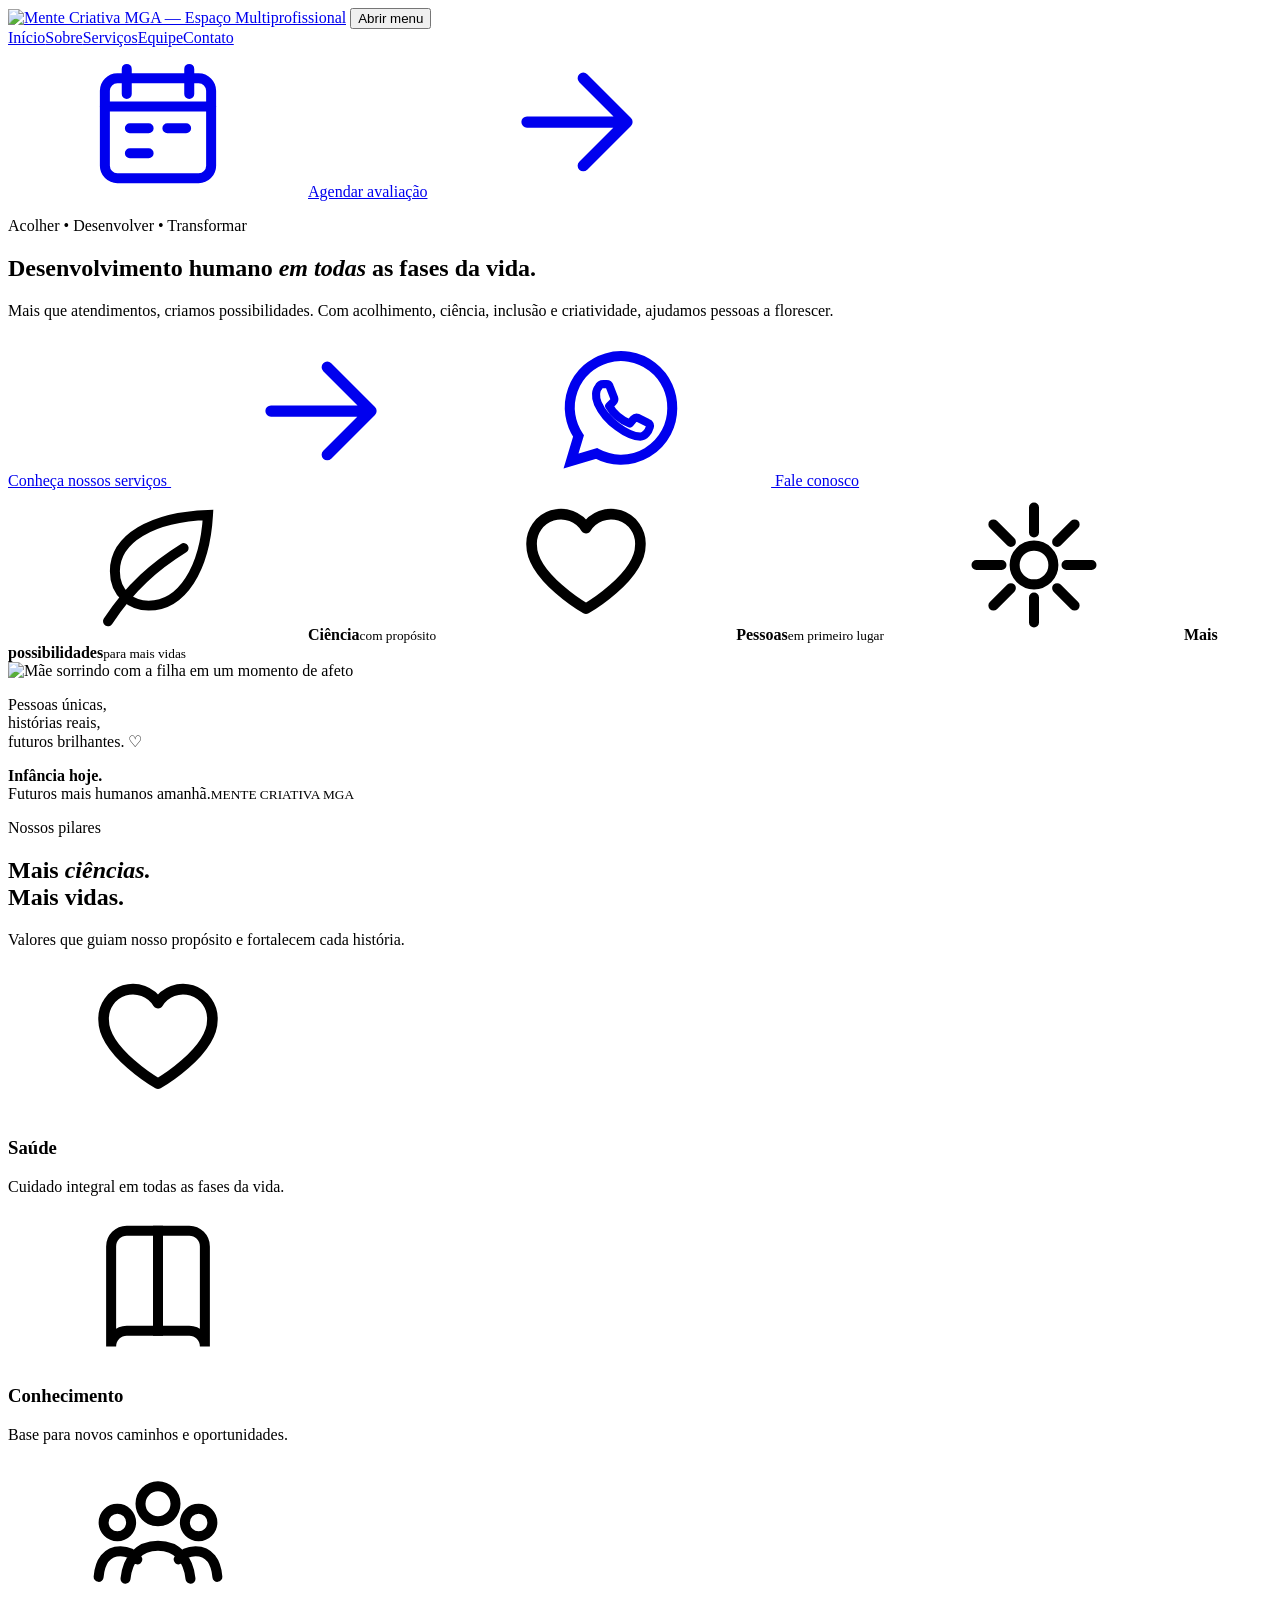
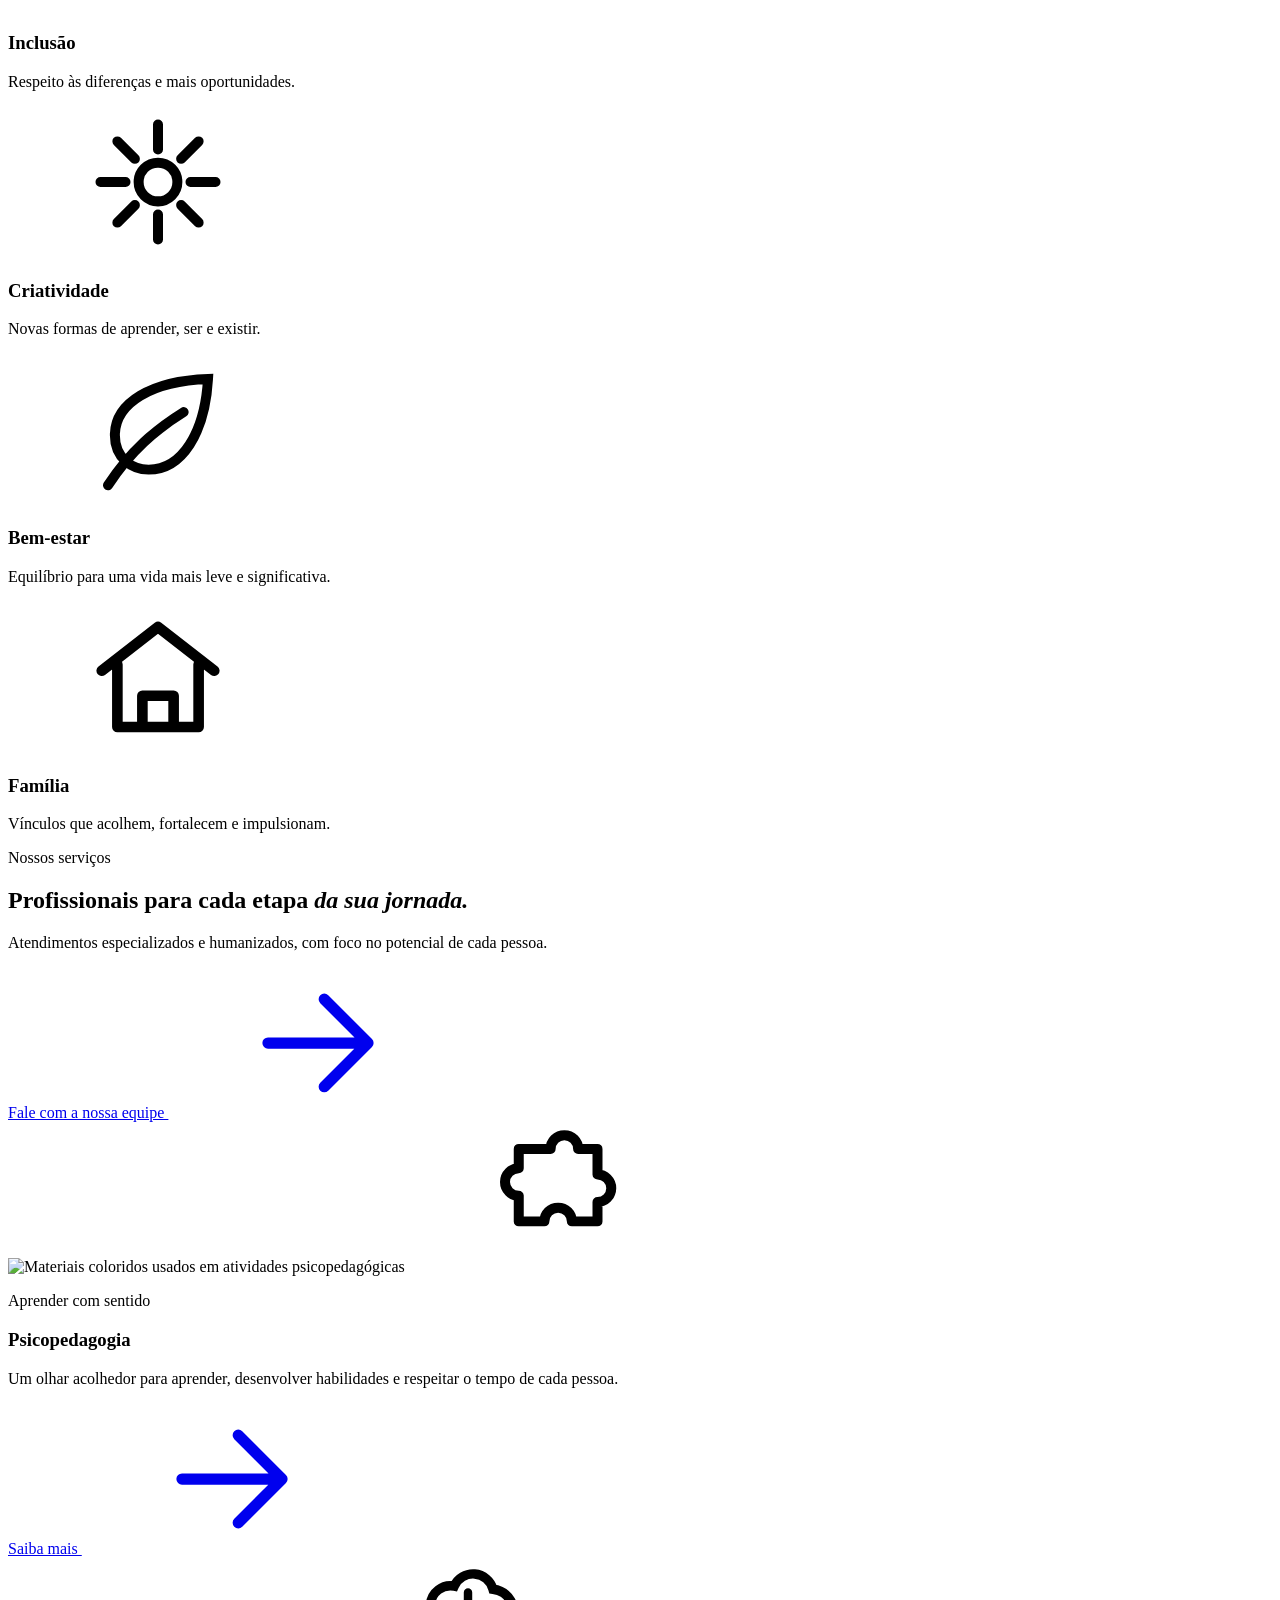
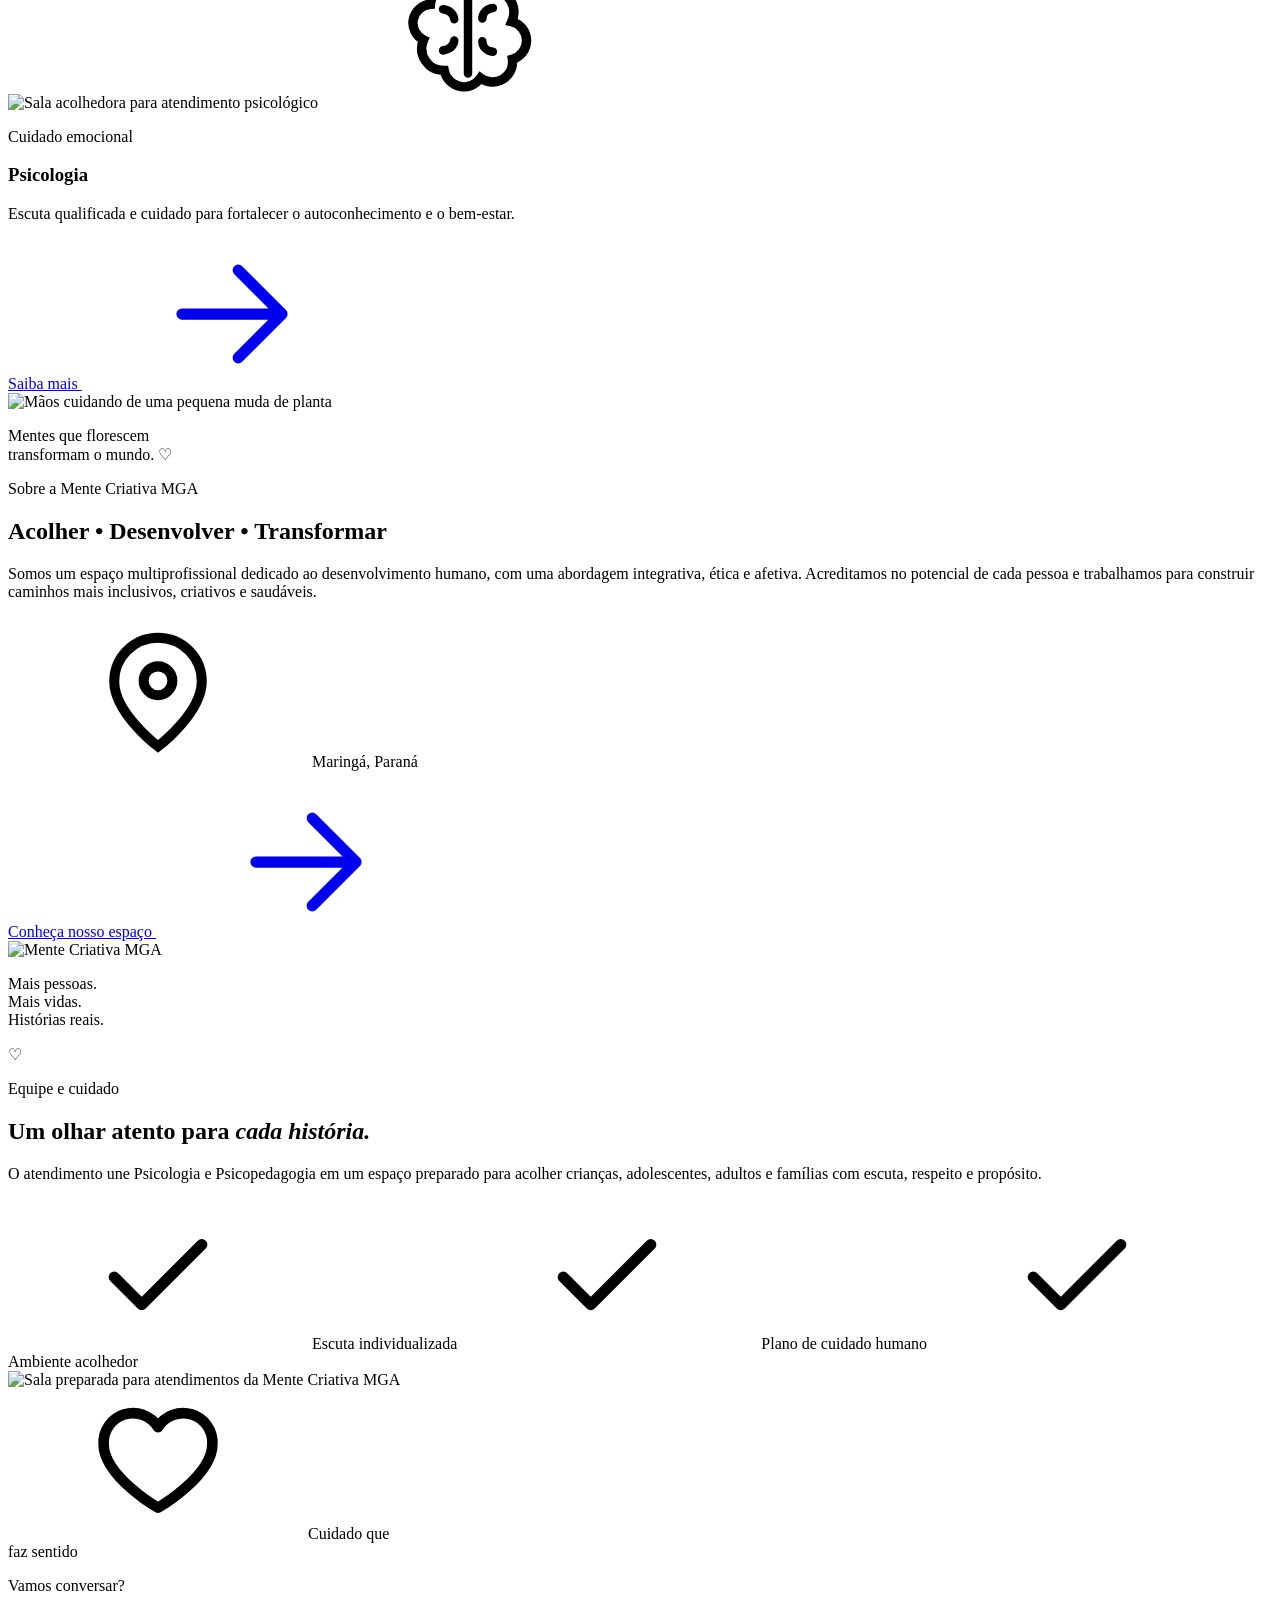
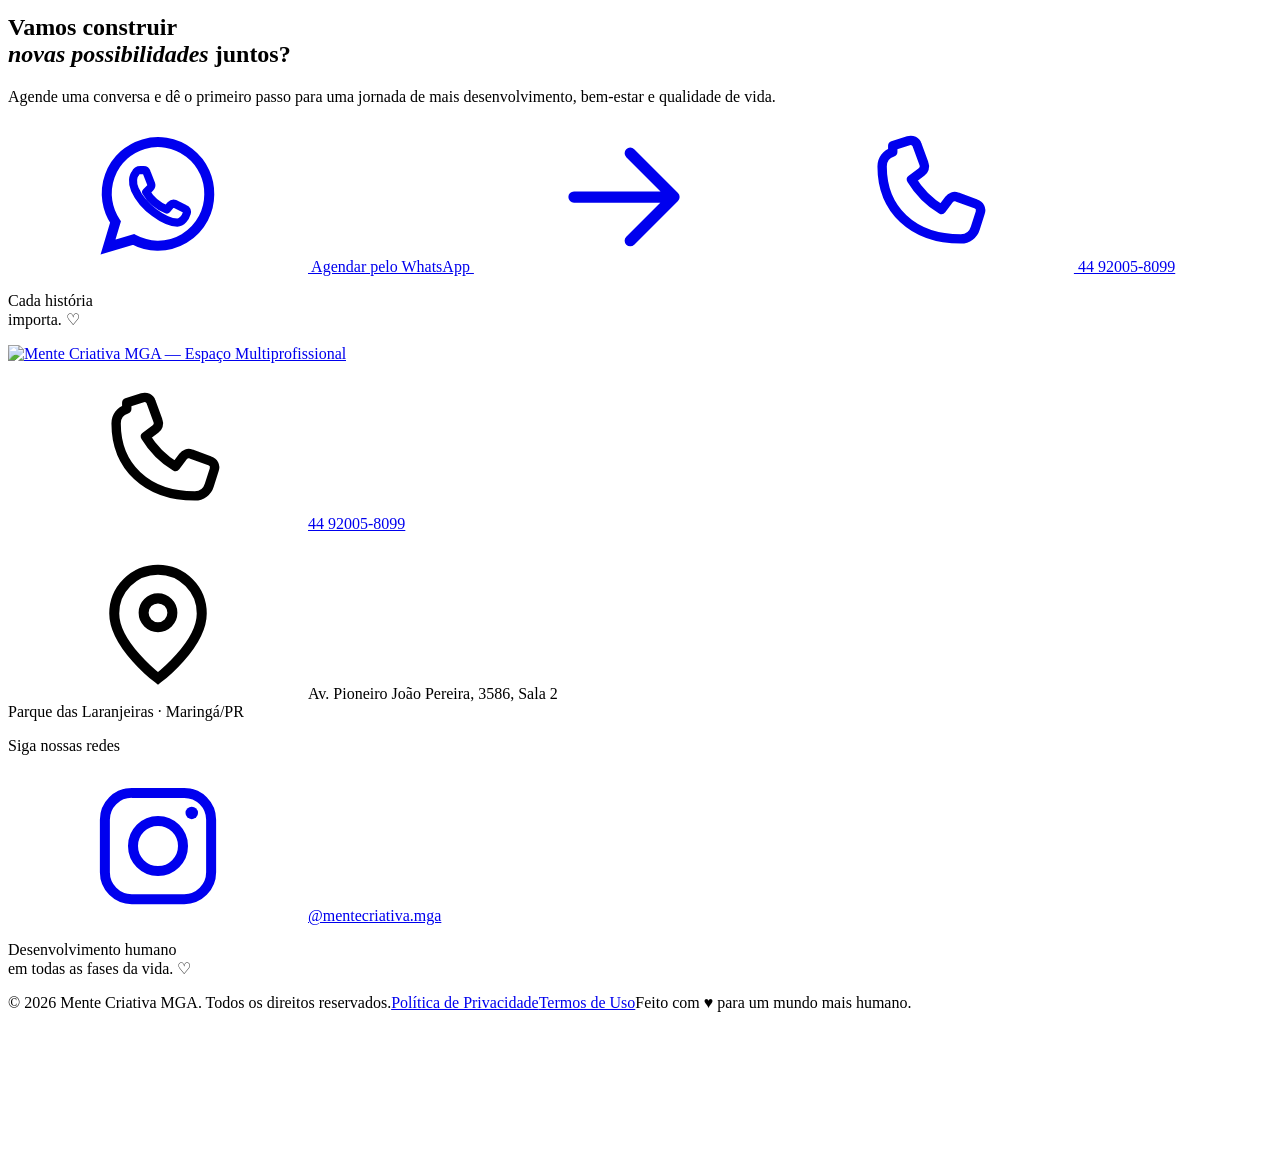
==== index.html @ e4e8d5bd "Create Mente Criativa MGA website" ====
<!doctype html>
<html lang="pt-BR">
<head>
  <meta charset="utf-8">
  <meta name="viewport" content="width=device-width, initial-scale=1">
  <meta name="theme-color" content="#f4eee8">
  <meta name="description" content="Espaço Multiprofissional Mente Criativa MGA em Maringá. Psicopedagogia e Psicologia com acolhimento, ciência e cuidado humano.">
  <title>Mente Criativa MGA | Espaço Multiprofissional</title>
  <link rel="preconnect" href="https://fonts.googleapis.com">
  <link rel="preconnect" href="https://fonts.gstatic.com" crossorigin>
  <link href="https://fonts.googleapis.com/css2?family=Cormorant+Garamond:wght@500;600;700&family=DM+Sans:wght@400;500;600;700&family=Gochi+Hand&display=swap" rel="stylesheet">
  <link rel="stylesheet" href="styles.css">
</head>
<body>
  <div class="ambient ambient-one" aria-hidden="true"></div>
  <div class="ambient ambient-two" aria-hidden="true"></div>
  <div class="ambient ambient-three" aria-hidden="true"></div>
  <header class="site-header" data-reveal>
    <div class="shell nav-shell">
      <a class="brand" href="#inicio" aria-label="Mente Criativa MGA, início"><img src="mente-criativa-logo.svg" alt="Mente Criativa MGA — Espaço Multiprofissional" width="252" height="62"></a>
      <button class="menu-toggle" type="button" aria-expanded="false" aria-controls="main-nav"><span></span><span></span><span></span><span class="sr-only">Abrir menu</span></button>
      <nav class="main-nav" id="main-nav" aria-label="Navegação principal"><a class="active" href="#inicio">Início</a><a href="#sobre">Sobre</a><a href="#servicos">Serviços</a><a href="#equipe">Equipe</a><a href="#contato">Contato</a></nav>
      <a class="button button-small button-glow" href="https://wa.me/5544920058099" target="_blank" rel="noreferrer"><svg class="icon"><use href="#icon-calendar"></use></svg><span>Agendar avaliação</span><svg class="icon arrow"><use href="#icon-arrow"></use></svg></a>
    </div>
  </header>
  <main>
    <section class="hero shell" id="inicio"><div class="hero-copy" data-reveal><p class="eyebrow">Acolher <span>•</span> Desenvolver <span>•</span> Transformar</p><h1>Desenvolvimento humano <em>em todas</em> as fases da vida.</h1><p class="hero-text">Mais que atendimentos, criamos possibilidades. Com acolhimento, ciência, inclusão e criatividade, ajudamos pessoas a florescer.</p><div class="button-row"><a class="button button-primary button-glow" href="#servicos">Conheça nossos serviços <svg class="icon arrow"><use href="#icon-arrow"></use></svg></a><a class="button button-outline" href="https://wa.me/5544920058099" target="_blank" rel="noreferrer"><svg class="icon"><use href="#icon-whatsapp"></use></svg> Fale conosco</a></div><div class="trust-row" aria-label="Nossos princípios"><span><svg class="icon icon-leaf"><use href="#icon-leaf"></use></svg><b>Ciência</b><small>com propósito</small></span><span><svg class="icon icon-heart"><use href="#icon-heart"></use></svg><b>Pessoas</b><small>em primeiro lugar</small></span><span><svg class="icon icon-spark"><use href="#icon-spark"></use></svg><b>Mais possibilidades</b><small>para mais vidas</small></span></div></div><div class="hero-media" data-reveal><div class="hero-image-wrap glass-border"><img src="https://images.unsplash.com/photo-1491013516836-7db643ee125a?auto=format&fit=crop&w=1800&q=90" alt="Mãe sorrindo com a filha em um momento de afeto" width="1200" height="1400" fetchpriority="high"><div class="image-wash"></div></div><p class="hand-note">Pessoas únicas,<br>histórias reais,<br>futuros brilhantes. <span>♡</span></p><div class="quote-float glass-card"><strong>Infância hoje.</strong><br>Futuros mais humanos amanhã.<small>MENTE CRIATIVA MGA</small></div></div></section>
    <section class="section shell" id="pilares" data-reveal><div class="section-panel pillars-panel glass-border"><div class="section-intro"><p class="eyebrow">Nossos pilares</p><h2>Mais <em>ciências.</em><br>Mais vidas.</h2><p>Valores que guiam nosso propósito e fortalecem cada história.</p></div><div class="pillar-grid"><article class="pillar-card tone-pink" data-icon="heart"><div class="icon-disc"><svg class="icon"><use href="#icon-heart"></use></svg></div><h3>Saúde</h3><p>Cuidado integral em todas as fases da vida.</p></article><article class="pillar-card tone-blue" data-icon="book"><div class="icon-disc"><svg class="icon"><use href="#icon-book"></use></svg></div><h3>Conhecimento</h3><p>Base para novos caminhos e oportunidades.</p></article><article class="pillar-card tone-green" data-icon="people"><div class="icon-disc"><svg class="icon"><use href="#icon-people"></use></svg></div><h3>Inclusão</h3><p>Respeito às diferenças e mais oportunidades.</p></article><article class="pillar-card tone-rose" data-icon="spark"><div class="icon-disc"><svg class="icon"><use href="#icon-spark"></use></svg></div><h3>Criatividade</h3><p>Novas formas de aprender, ser e existir.</p></article><article class="pillar-card tone-sage" data-icon="leaf"><div class="icon-disc"><svg class="icon"><use href="#icon-leaf"></use></svg></div><h3>Bem-estar</h3><p>Equilíbrio para uma vida mais leve e significativa.</p></article><article class="pillar-card tone-sand" data-icon="home"><div class="icon-disc"><svg class="icon"><use href="#icon-home"></use></svg></div><h3>Família</h3><p>Vínculos que acolhem, fortalecem e impulsionam.</p></article></div></div></section>
    <section class="section shell" id="servicos" data-reveal><div class="section-panel services-panel glass-border"><div class="section-intro service-intro"><p class="eyebrow">Nossos serviços</p><h2>Profissionais para cada etapa <em>da sua jornada.</em></h2><p>Atendimentos especializados e humanizados, com foco no potencial de cada pessoa.</p><a class="button button-primary button-glow" href="https://wa.me/5544920058099" target="_blank" rel="noreferrer">Fale com a nossa equipe <svg class="icon arrow"><use href="#icon-arrow"></use></svg></a></div><div class="service-grid"><article class="service-card glass-card"><div class="service-image"><img src="A importrancia do ludico na psicopedagogia.png" alt="Materiais coloridos usados em atividades psicopedagógicas" width="450" height="506" loading="lazy"><span class="service-icon"><svg class="icon"><use href="#icon-puzzle"></use></svg></span></div><div class="service-body"><p class="eyebrow">Aprender com sentido</p><h3>Psicopedagogia</h3><p>Um olhar acolhedor para aprender, desenvolver habilidades e respeitar o tempo de cada pessoa.</p><a href="https://wa.me/5544920058099?text=Olá!%20Gostaria%20de%20saber%20mais%20sobre%20Psicopedagogia." target="_blank" rel="noreferrer">Saiba mais <svg class="icon arrow"><use href="#icon-arrow"></use></svg></a></div></article><article class="service-card glass-card"><div class="service-image"><img src="Monica Sena Sala.png" alt="Sala acolhedora para atendimento psicológico" width="444" height="477" loading="lazy"><span class="service-icon"><svg class="icon"><use href="#icon-brain"></use></svg></span></div><div class="service-body"><p class="eyebrow">Cuidado emocional</p><h3>Psicologia</h3><p>Escuta qualificada e cuidado para fortalecer o autoconhecimento e o bem-estar.</p><a href="https://wa.me/5544920058099?text=Olá!%20Gostaria%20de%20saber%20mais%20sobre%20Psicologia." target="_blank" rel="noreferrer">Saiba mais <svg class="icon arrow"><use href="#icon-arrow"></use></svg></a></div></article></div></div></section>
    <section class="section shell about-section" id="sobre" data-reveal><div class="about-media glass-border"><img src="https://images.unsplash.com/photo-1542601906990-b4d3fb778b09?auto=format&fit=crop&w=1600&q=90" alt="Mãos cuidando de uma pequena muda de planta" width="1000" height="1100" loading="lazy"><p class="hand-note">Mentes que florescem<br>transformam o mundo. <span>♡</span></p></div><div class="about-copy section-panel glass-border"><p class="eyebrow">Sobre a Mente Criativa MGA</p><h2>Acolher <span>•</span> Desenvolver <span>•</span> Transformar</h2><p>Somos um espaço multiprofissional dedicado ao desenvolvimento humano, com uma abordagem integrativa, ética e afetiva. Acreditamos no potencial de cada pessoa e trabalhamos para construir caminhos mais inclusivos, criativos e saudáveis.</p><p class="about-location"><svg class="icon"><use href="#icon-pin"></use></svg> Maringá, Paraná</p><a class="button button-outline" href="#contato">Conheça nosso espaço <svg class="icon arrow"><use href="#icon-arrow"></use></svg></a></div><div class="about-mark glass-card"><img src="mente-criativa-logo.svg" alt="Mente Criativa MGA" width="252" height="62" loading="lazy"><p>Mais pessoas.<br>Mais vidas.<br>Histórias reais.</p><span>♡</span></div></section>
    <section class="section shell team-section" id="equipe" data-reveal><div class="team-copy section-panel glass-border"><p class="eyebrow">Equipe e cuidado</p><h2>Um olhar atento para <em>cada história.</em></h2><p>O atendimento une Psicologia e Psicopedagogia em um espaço preparado para acolher crianças, adolescentes, adultos e famílias com escuta, respeito e propósito.</p><div class="team-points"><span><svg class="icon"><use href="#icon-check"></use></svg> Escuta individualizada</span><span><svg class="icon"><use href="#icon-check"></use></svg> Plano de cuidado humano</span><span><svg class="icon"><use href="#icon-check"></use></svg> Ambiente acolhedor</span></div></div><div class="team-image glass-border"><img src="Uma sala preparada.png" alt="Sala preparada para atendimentos da Mente Criativa MGA" width="451" height="519" loading="lazy"><div class="team-badge"><svg class="icon"><use href="#icon-heart"></use></svg><span>Cuidado que<br>faz sentido</span></div></div></section>
    <section class="section shell" id="contato" data-reveal><div class="contact-panel glass-border"><div><p class="eyebrow">Vamos conversar?</p><h2>Vamos construir<br><em>novas possibilidades</em> juntos?</h2><p>Agende uma conversa e dê o primeiro passo para uma jornada de mais desenvolvimento, bem-estar e qualidade de vida.</p></div><div class="contact-actions"><a class="button button-primary button-glow" href="https://wa.me/5544920058099" target="_blank" rel="noreferrer"><svg class="icon"><use href="#icon-whatsapp"></use></svg> Agendar pelo WhatsApp <svg class="icon arrow"><use href="#icon-arrow"></use></svg></a><a class="button button-outline" href="tel:+5544920058099"><svg class="icon"><use href="#icon-phone"></use></svg> 44 92005-8099</a></div><p class="hand-note contact-note">Cada história<br>importa. <span>♡</span></p></div></section>
  </main>
  <footer class="site-footer"><div class="shell footer-top"><a class="brand footer-brand" href="#inicio"><img src="mente-criativa-logo.svg" alt="Mente Criativa MGA — Espaço Multiprofissional" width="252" height="62" loading="lazy"></a><div class="footer-contact"><p><svg class="icon"><use href="#icon-phone"></use></svg><a href="tel:+5544920058099">44 92005-8099</a></p><p><svg class="icon"><use href="#icon-pin"></use></svg>Av. Pioneiro João Pereira, 3586, Sala 2<br>Parque das Laranjeiras · Maringá/PR</p></div><div class="footer-social"><p>Siga nossas redes</p><a href="https://instagram.com/mentecriativa.mga" target="_blank" rel="noreferrer"><svg class="icon"><use href="#icon-instagram"></use></svg><span>@mentecriativa.mga</span></a></div><p class="footer-motto">Desenvolvimento humano<br>em todas as fases da vida. <span>♡</span></p></div><div class="shell footer-bottom"><span>© 2026 Mente Criativa MGA. Todos os direitos reservados.</span><span><a href="#contato">Política de Privacidade</a><i></i><a href="#contato">Termos de Uso</a></span><span>Feito com <b>♥</b> para um mundo mais humano.</span></div></footer>
  <svg class="icon-sprite" aria-hidden="true" focusable="false"><symbol id="icon-arrow" viewBox="0 0 24 24"><path d="M4 12h15M13 5l7 7-7 7" fill="none" stroke="currentColor" stroke-width="1.8" stroke-linecap="round" stroke-linejoin="round"/></symbol><symbol id="icon-calendar" viewBox="0 0 24 24"><rect x="3.5" y="5" width="17" height="16" rx="2" fill="none" stroke="currentColor" stroke-width="1.6"/><path d="M7 3.5v4M17 3.5v4M3.5 9.5h17M7.5 13h3M13.5 13h3M7.5 17h3" fill="none" stroke="currentColor" stroke-width="1.6" stroke-linecap="round"/></symbol><symbol id="icon-heart" viewBox="0 0 24 24"><path d="M20.7 8.8c0 5.2-8.7 10.2-8.7 10.2S3.3 14 3.3 8.8A4.7 4.7 0 0 1 12 6.1a4.7 4.7 0 0 1 8.7 2.7Z" fill="none" stroke="currentColor" stroke-width="1.7" stroke-linecap="round" stroke-linejoin="round"/></symbol><symbol id="icon-whatsapp" viewBox="0 0 24 24"><path d="M20.2 11.6a8.2 8.2 0 0 1-12.1 7.2L4 20l1.2-4A8.2 8.2 0 1 1 20.2 11.6Z" fill="none" stroke="currentColor" stroke-width="1.6"/><path d="M8.4 8.2c.2-.5.4-.5.8-.5h.5c.2 0 .4.1.5.4l.7 1.8c.1.3 0 .5-.2.7l-.6.6c.8 1.4 1.8 2.2 3.3 2.8l.6-.7c.2-.2.4-.3.7-.2l1.6.8c.3.1.4.4.3.7-.2.7-.8 1.5-1.5 1.5-2 0-5.5-2.4-6.8-5.3-.5-1.1-.3-2.2.1-2.6Z" fill="none" stroke="currentColor" stroke-width="1.3" stroke-linecap="round" stroke-linejoin="round"/></symbol><symbol id="icon-leaf" viewBox="0 0 24 24"><path d="M20 4C11 4.3 5.1 7.8 5.1 13c0 3.6 2.7 5.5 5.4 5.5C15.8 18.5 19.5 12.7 20 4Z" fill="none" stroke="currentColor" stroke-width="1.6"/><path d="M4 21c3.6-5.5 7.6-8.9 12.1-11.7" fill="none" stroke="currentColor" stroke-width="1.6" stroke-linecap="round"/></symbol><symbol id="icon-spark" viewBox="0 0 24 24"><path d="M12 2.8v4M12 17.2v4M2.8 12h4M17.2 12h4M5.5 5.5l2.8 2.8M15.7 15.7l2.8 2.8M18.5 5.5l-2.8 2.8M8.3 15.7l-2.8 2.8" fill="none" stroke="currentColor" stroke-width="1.6" stroke-linecap="round"/><circle cx="12" cy="12" r="3.1" fill="none" stroke="currentColor" stroke-width="1.6"/></symbol><symbol id="icon-book" viewBox="0 0 24 24"><path d="M4.5 5.5A2.5 2.5 0 0 1 7 3h5v16H7a2.5 2.5 0 0 0-2.5 2.5v-16Z" fill="none" stroke="currentColor" stroke-width="1.6"/><path d="M19.5 5.5A2.5 2.5 0 0 0 17 3h-5v16h5a2.5 2.5 0 0 1 2.5 2.5v-16Z" fill="none" stroke="currentColor" stroke-width="1.6"/></symbol><symbol id="icon-people" viewBox="0 0 24 24"><circle cx="12" cy="7" r="2.8" fill="none" stroke="currentColor" stroke-width="1.6"/><circle cx="5.5" cy="10" r="2.2" fill="none" stroke="currentColor" stroke-width="1.6"/><circle cx="18.5" cy="10" r="2.2" fill="none" stroke="currentColor" stroke-width="1.6"/><path d="M6.8 19c.3-3 2-5.3 5.2-5.3s4.9 2.3 5.2 5.3M2.5 18.7c.2-2.4 1.3-4.1 3.5-4.1 1.2 0 2.1.5 2.7 1.3M21.5 18.7c-.2-2.4-1.3-4.1-3.5-4.1-1.2 0-2.1.5-2.7 1.3" fill="none" stroke="currentColor" stroke-width="1.6" stroke-linecap="round"/></symbol><symbol id="icon-home" viewBox="0 0 24 24"><path d="m3 11 9-7 9 7M5.5 10v10h13V10M9.5 20v-5h5v5" fill="none" stroke="currentColor" stroke-width="1.7" stroke-linecap="round" stroke-linejoin="round"/></symbol><symbol id="icon-puzzle" viewBox="0 0 24 24"><path d="M8.2 4.3h3.1a2.2 2.2 0 1 1 4.4 0h3.1v4.1a2.2 2.2 0 1 1 0 4.4v3.1h-4.1a2.2 2.2 0 1 0-4.4 0H6.2v-4.1a2.2 2.2 0 1 1 0-4.4V4.3h2Z" fill="none" stroke="currentColor" stroke-width="1.6" stroke-linejoin="round"/></symbol><symbol id="icon-brain" viewBox="0 0 24 24"><path d="M9.8 4.5A3.2 3.2 0 0 0 6 7.4a3 3 0 0 0-1.1 5.7A3.5 3.5 0 0 0 8.2 18a3.2 3.2 0 0 0 5.8 1.2 3.2 3.2 0 0 0 5.1-3 3.1 3.1 0 0 0-.1-6A3.7 3.7 0 0 0 16 5a3.3 3.3 0 0 0-6.2-.5Z" fill="none" stroke="currentColor" stroke-width="1.5" stroke-linecap="round"/><path d="M12 5.5v13M8 8.2c1 .1 1.7.7 1.8 1.6M16 8c-1 .1-1.7.8-1.7 1.7M8 14.8c1-.2 1.7-.7 1.8-1.6M16 15c-1-.1-1.7-.8-1.7-1.7" fill="none" stroke="currentColor" stroke-width="1.35" stroke-linecap="round"/></symbol><symbol id="icon-pin" viewBox="0 0 24 24"><path d="M19 10.3c0 5.1-7 10.4-7 10.4S5 15.4 5 10.3a7 7 0 1 1 14 0Z" fill="none" stroke="currentColor" stroke-width="1.6"/><circle cx="12" cy="10.2" r="2.3" fill="none" stroke="currentColor" stroke-width="1.6"/></symbol><symbol id="icon-phone" viewBox="0 0 24 24"><path d="M7 3.8 9.5 3c.6-.2 1.2.1 1.4.7l1.1 3c.2.5 0 1-.4 1.3L10 9.2a14.2 14.2 0 0 0 4.8 4.8l1.2-1.6c.3-.4.8-.6 1.3-.4l3 1.1c.6.2.9.8.7 1.4l-.8 2.5c-.3 1-1.2 1.7-2.3 1.7C10.1 18.7 5.3 13.9 5.3 7.1c0-1.1.7-2 1.7-2.3Z" fill="none" stroke="currentColor" stroke-width="1.5" stroke-linecap="round" stroke-linejoin="round"/></symbol><symbol id="icon-instagram" viewBox="0 0 24 24"><rect x="3.5" y="3.5" width="17" height="17" rx="4.3" fill="none" stroke="currentColor" stroke-width="1.6"/><circle cx="12" cy="12" r="4" fill="none" stroke="currentColor" stroke-width="1.6"/><circle cx="17.4" cy="6.7" r="1" fill="currentColor"/></symbol><symbol id="icon-check" viewBox="0 0 24 24"><path d="m5 12.5 4.4 4.4L19 7.3" fill="none" stroke="currentColor" stroke-width="1.8" stroke-linecap="round" stroke-linejoin="round"/></symbol></svg>
  <script src="script.js" defer></script>
</body>
</html>
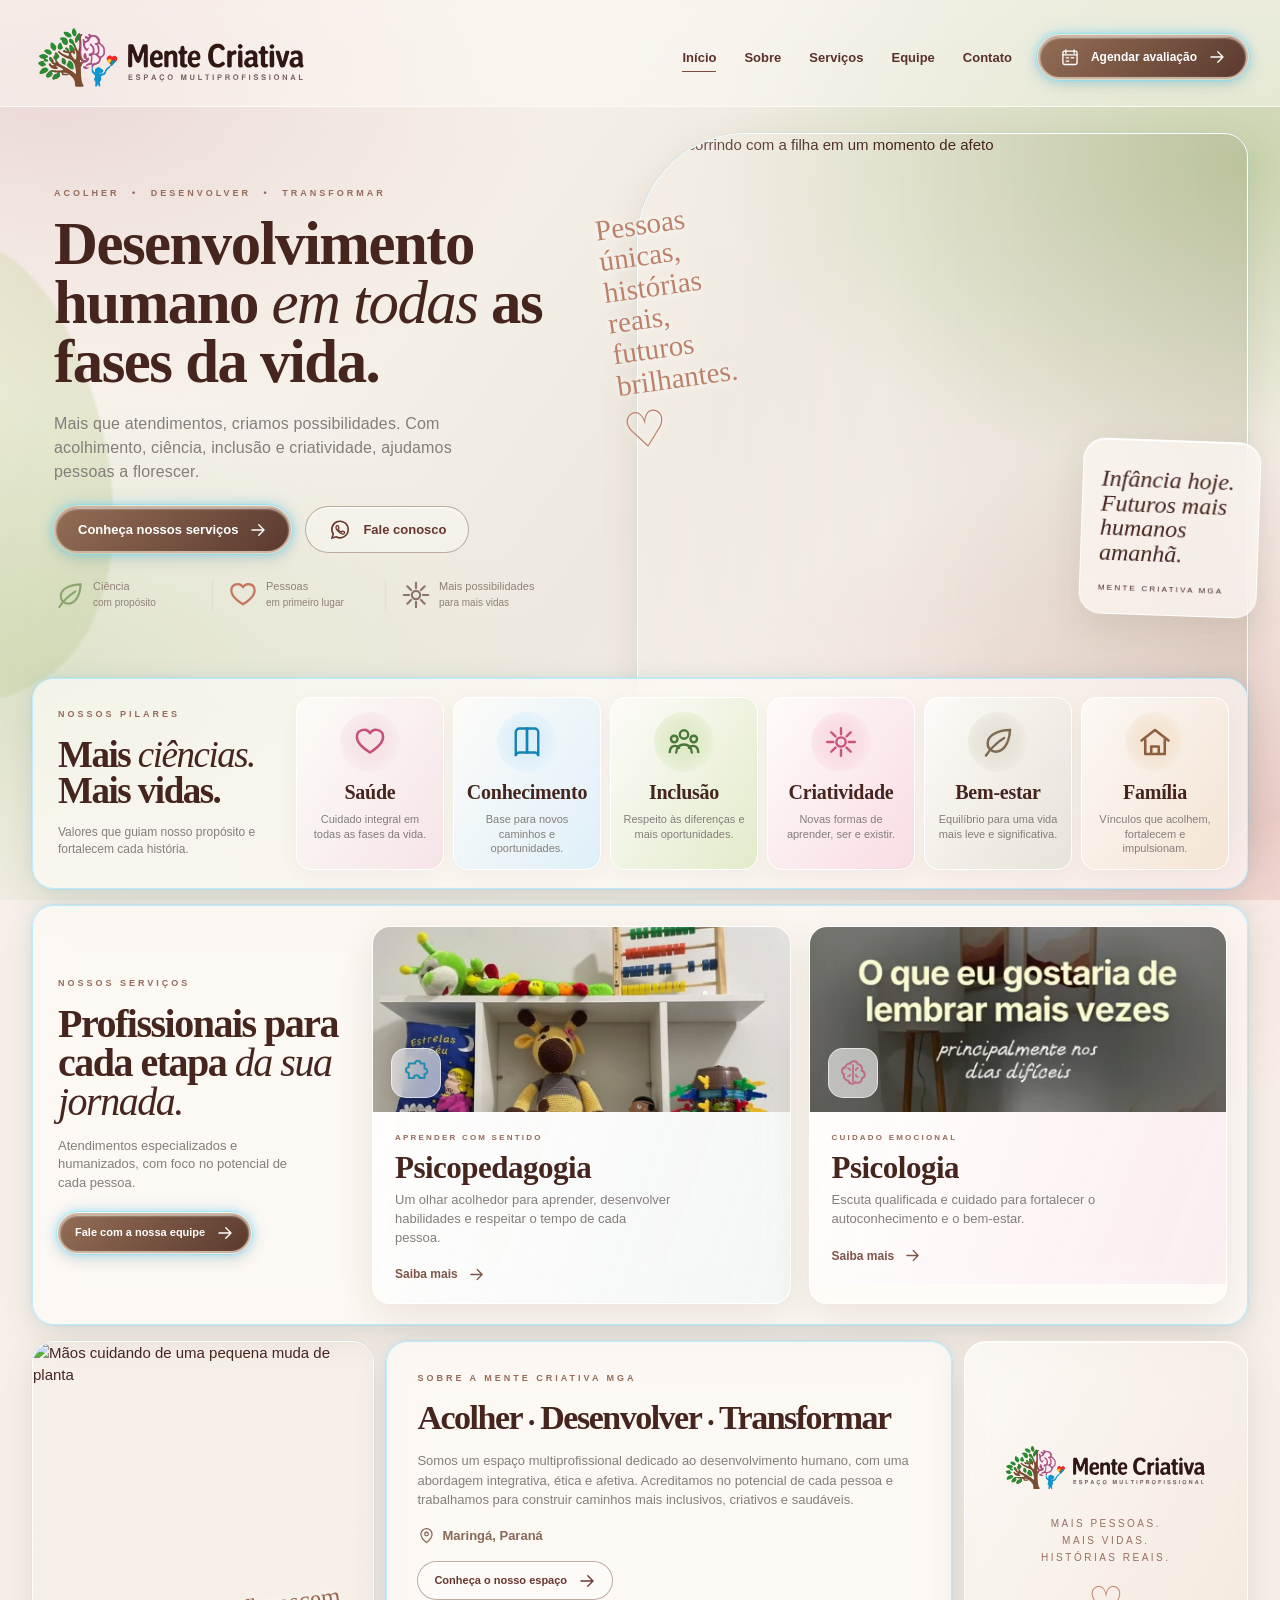
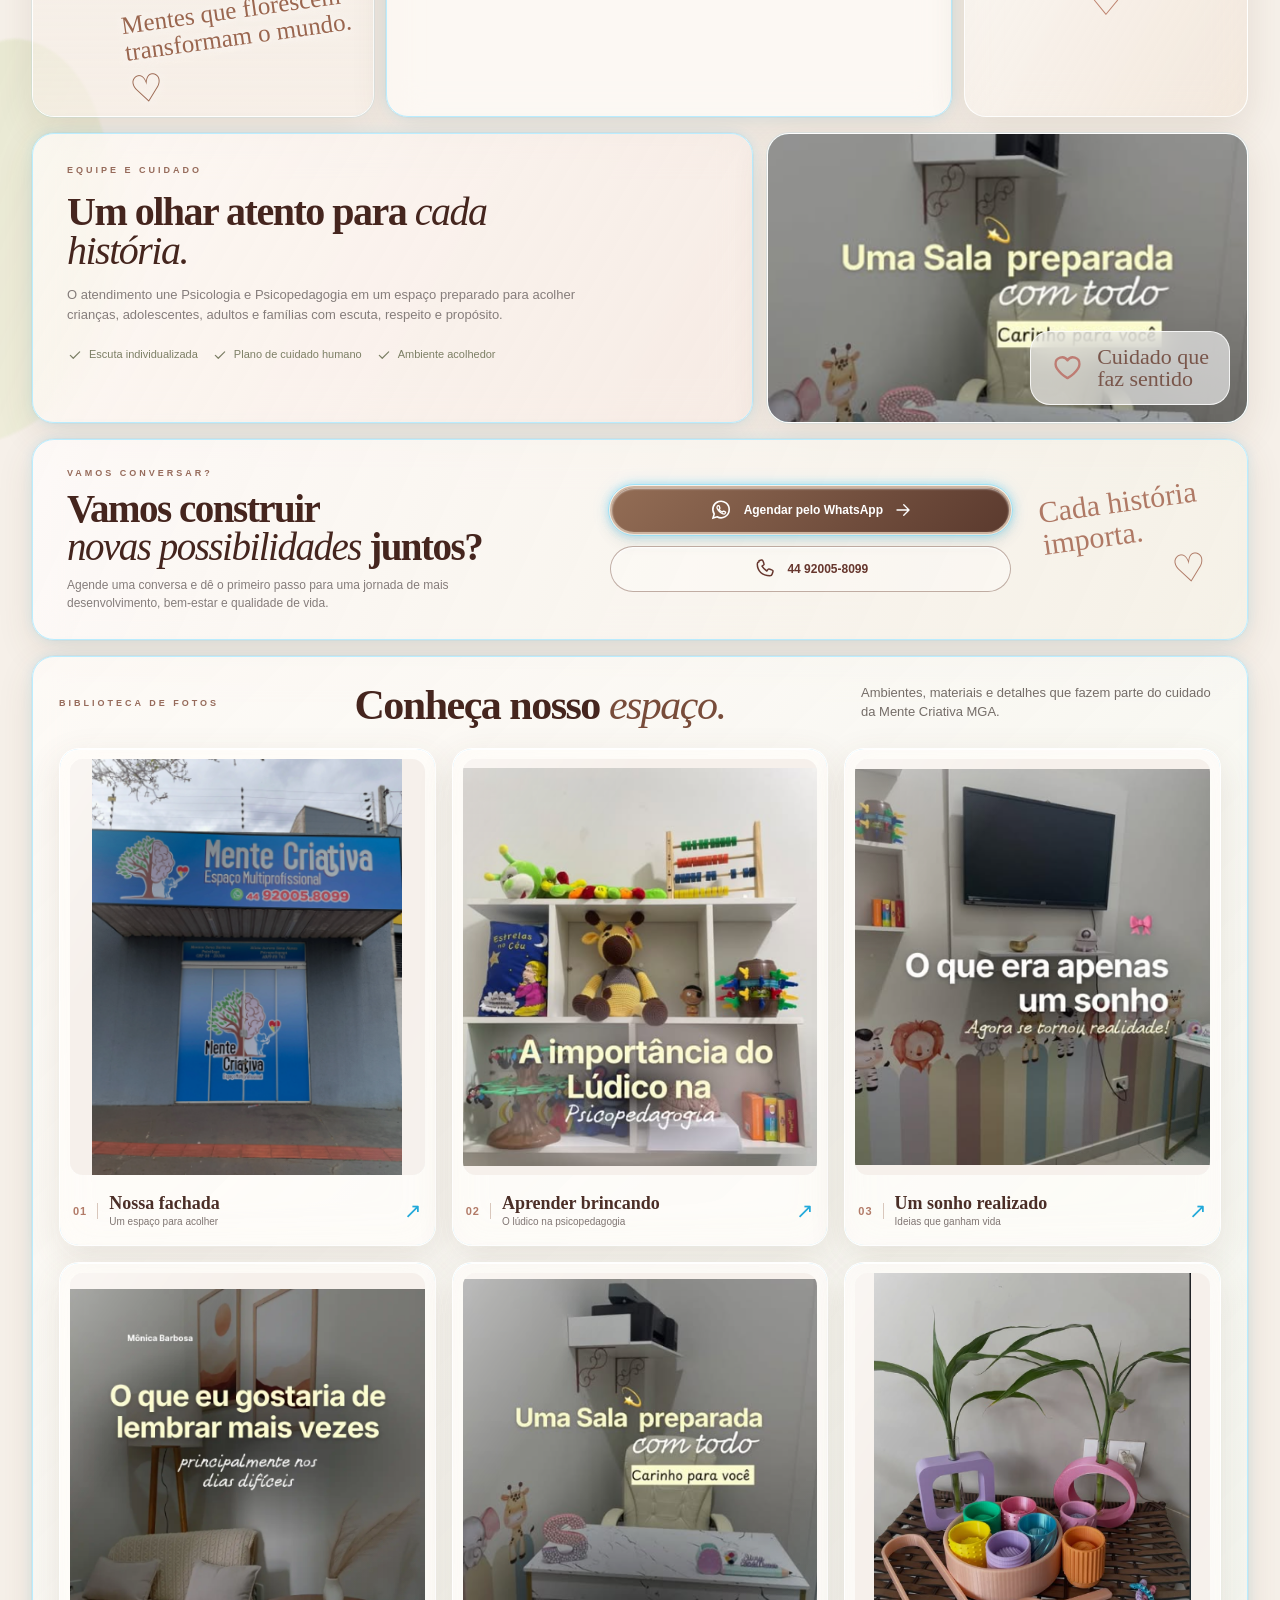
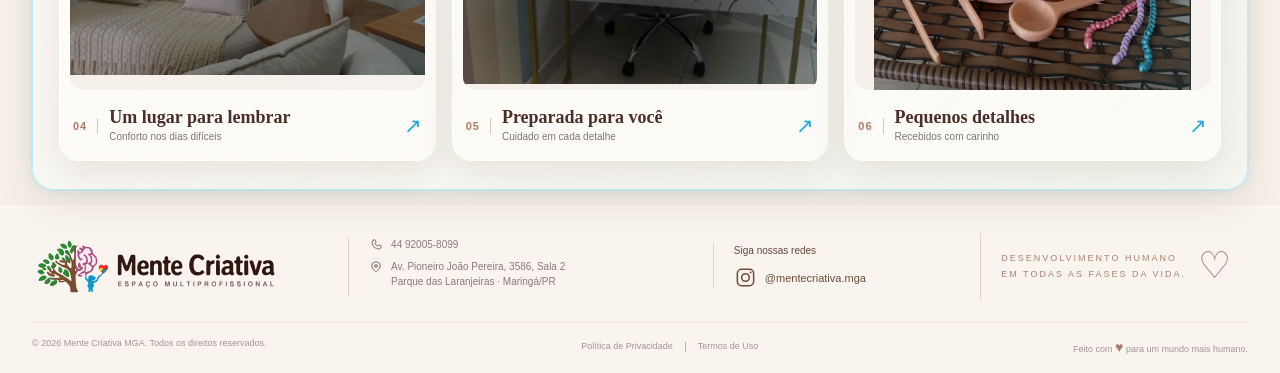
==== commit 2f0c9d39: "Add premium photo gallery to Mente Criativa MGA" ====
--- a/index.html
+++ b/index.html
@@ -27,9 +27,19 @@
     <section class="hero shell" id="inicio"><div class="hero-copy" data-reveal><p class="eyebrow">Acolher <span>•</span> Desenvolver <span>•</span> Transformar</p><h1>Desenvolvimento humano <em>em todas</em> as fases da vida.</h1><p class="hero-text">Mais que atendimentos, criamos possibilidades. Com acolhimento, ciência, inclusão e criatividade, ajudamos pessoas a florescer.</p><div class="button-row"><a class="button button-primary button-glow" href="#servicos">Conheça nossos serviços <svg class="icon arrow"><use href="#icon-arrow"></use></svg></a><a class="button button-outline" href="https://wa.me/5544920058099" target="_blank" rel="noreferrer"><svg class="icon"><use href="#icon-whatsapp"></use></svg> Fale conosco</a></div><div class="trust-row" aria-label="Nossos princípios"><span><svg class="icon icon-leaf"><use href="#icon-leaf"></use></svg><b>Ciência</b><small>com propósito</small></span><span><svg class="icon icon-heart"><use href="#icon-heart"></use></svg><b>Pessoas</b><small>em primeiro lugar</small></span><span><svg class="icon icon-spark"><use href="#icon-spark"></use></svg><b>Mais possibilidades</b><small>para mais vidas</small></span></div></div><div class="hero-media" data-reveal><div class="hero-image-wrap glass-border"><img src="https://images.unsplash.com/photo-1491013516836-7db643ee125a?auto=format&fit=crop&w=1800&q=90" alt="Mãe sorrindo com a filha em um momento de afeto" width="1200" height="1400" fetchpriority="high"><div class="image-wash"></div></div><p class="hand-note">Pessoas únicas,<br>histórias reais,<br>futuros brilhantes. <span>♡</span></p><div class="quote-float glass-card"><strong>Infância hoje.</strong><br>Futuros mais humanos amanhã.<small>MENTE CRIATIVA MGA</small></div></div></section>
     <section class="section shell" id="pilares" data-reveal><div class="section-panel pillars-panel glass-border"><div class="section-intro"><p class="eyebrow">Nossos pilares</p><h2>Mais <em>ciências.</em><br>Mais vidas.</h2><p>Valores que guiam nosso propósito e fortalecem cada história.</p></div><div class="pillar-grid"><article class="pillar-card tone-pink" data-icon="heart"><div class="icon-disc"><svg class="icon"><use href="#icon-heart"></use></svg></div><h3>Saúde</h3><p>Cuidado integral em todas as fases da vida.</p></article><article class="pillar-card tone-blue" data-icon="book"><div class="icon-disc"><svg class="icon"><use href="#icon-book"></use></svg></div><h3>Conhecimento</h3><p>Base para novos caminhos e oportunidades.</p></article><article class="pillar-card tone-green" data-icon="people"><div class="icon-disc"><svg class="icon"><use href="#icon-people"></use></svg></div><h3>Inclusão</h3><p>Respeito às diferenças e mais oportunidades.</p></article><article class="pillar-card tone-rose" data-icon="spark"><div class="icon-disc"><svg class="icon"><use href="#icon-spark"></use></svg></div><h3>Criatividade</h3><p>Novas formas de aprender, ser e existir.</p></article><article class="pillar-card tone-sage" data-icon="leaf"><div class="icon-disc"><svg class="icon"><use href="#icon-leaf"></use></svg></div><h3>Bem-estar</h3><p>Equilíbrio para uma vida mais leve e significativa.</p></article><article class="pillar-card tone-sand" data-icon="home"><div class="icon-disc"><svg class="icon"><use href="#icon-home"></use></svg></div><h3>Família</h3><p>Vínculos que acolhem, fortalecem e impulsionam.</p></article></div></div></section>
     <section class="section shell" id="servicos" data-reveal><div class="section-panel services-panel glass-border"><div class="section-intro service-intro"><p class="eyebrow">Nossos serviços</p><h2>Profissionais para cada etapa <em>da sua jornada.</em></h2><p>Atendimentos especializados e humanizados, com foco no potencial de cada pessoa.</p><a class="button button-primary button-glow" href="https://wa.me/5544920058099" target="_blank" rel="noreferrer">Fale com a nossa equipe <svg class="icon arrow"><use href="#icon-arrow"></use></svg></a></div><div class="service-grid"><article class="service-card glass-card"><div class="service-image"><img src="A importrancia do ludico na psicopedagogia.png" alt="Materiais coloridos usados em atividades psicopedagógicas" width="450" height="506" loading="lazy"><span class="service-icon"><svg class="icon"><use href="#icon-puzzle"></use></svg></span></div><div class="service-body"><p class="eyebrow">Aprender com sentido</p><h3>Psicopedagogia</h3><p>Um olhar acolhedor para aprender, desenvolver habilidades e respeitar o tempo de cada pessoa.</p><a href="https://wa.me/5544920058099?text=Olá!%20Gostaria%20de%20saber%20mais%20sobre%20Psicopedagogia." target="_blank" rel="noreferrer">Saiba mais <svg class="icon arrow"><use href="#icon-arrow"></use></svg></a></div></article><article class="service-card glass-card"><div class="service-image"><img src="Monica Sena Sala.png" alt="Sala acolhedora para atendimento psicológico" width="444" height="477" loading="lazy"><span class="service-icon"><svg class="icon"><use href="#icon-brain"></use></svg></span></div><div class="service-body"><p class="eyebrow">Cuidado emocional</p><h3>Psicologia</h3><p>Escuta qualificada e cuidado para fortalecer o autoconhecimento e o bem-estar.</p><a href="https://wa.me/5544920058099?text=Olá!%20Gostaria%20de%20saber%20mais%20sobre%20Psicologia." target="_blank" rel="noreferrer">Saiba mais <svg class="icon arrow"><use href="#icon-arrow"></use></svg></a></div></article></div></div></section>
-    <section class="section shell about-section" id="sobre" data-reveal><div class="about-media glass-border"><img src="https://images.unsplash.com/photo-1542601906990-b4d3fb778b09?auto=format&fit=crop&w=1600&q=90" alt="Mãos cuidando de uma pequena muda de planta" width="1000" height="1100" loading="lazy"><p class="hand-note">Mentes que florescem<br>transformam o mundo. <span>♡</span></p></div><div class="about-copy section-panel glass-border"><p class="eyebrow">Sobre a Mente Criativa MGA</p><h2>Acolher <span>•</span> Desenvolver <span>•</span> Transformar</h2><p>Somos um espaço multiprofissional dedicado ao desenvolvimento humano, com uma abordagem integrativa, ética e afetiva. Acreditamos no potencial de cada pessoa e trabalhamos para construir caminhos mais inclusivos, criativos e saudáveis.</p><p class="about-location"><svg class="icon"><use href="#icon-pin"></use></svg> Maringá, Paraná</p><a class="button button-outline" href="#contato">Conheça nosso espaço <svg class="icon arrow"><use href="#icon-arrow"></use></svg></a></div><div class="about-mark glass-card"><img src="mente-criativa-logo.svg" alt="Mente Criativa MGA" width="252" height="62" loading="lazy"><p>Mais pessoas.<br>Mais vidas.<br>Histórias reais.</p><span>♡</span></div></section>
+    <section class="section shell about-section" id="sobre" data-reveal><div class="about-media glass-border"><img src="https://images.unsplash.com/photo-1542601906990-b4d3fb778b09?auto=format&fit=crop&w=1600&q=90" alt="Mãos cuidando de uma pequena muda de planta" width="1000" height="1100" loading="lazy"><p class="hand-note">Mentes que florescem<br>transformam o mundo. <span>♡</span></p></div><div class="about-copy section-panel glass-border"><p class="eyebrow">Sobre a Mente Criativa MGA</p><h2>Acolher <span>•</span> Desenvolver <span>•</span> Transformar</h2><p>Somos um espaço multiprofissional dedicado ao desenvolvimento humano, com uma abordagem integrativa, ética e afetiva. Acreditamos no potencial de cada pessoa e trabalhamos para construir caminhos mais inclusivos, criativos e saudáveis.</p><p class="about-location"><svg class="icon"><use href="#icon-pin"></use></svg> Maringá, Paraná</p><a class="button button-outline" href="#espaco">Conheça o nosso espaço <svg class="icon arrow"><use href="#icon-arrow"></use></svg></a></div><div class="about-mark glass-card"><img src="mente-criativa-logo.svg" alt="Mente Criativa MGA" width="252" height="62" loading="lazy"><p>Mais pessoas.<br>Mais vidas.<br>Histórias reais.</p><span>♡</span></div></section>
     <section class="section shell team-section" id="equipe" data-reveal><div class="team-copy section-panel glass-border"><p class="eyebrow">Equipe e cuidado</p><h2>Um olhar atento para <em>cada história.</em></h2><p>O atendimento une Psicologia e Psicopedagogia em um espaço preparado para acolher crianças, adolescentes, adultos e famílias com escuta, respeito e propósito.</p><div class="team-points"><span><svg class="icon"><use href="#icon-check"></use></svg> Escuta individualizada</span><span><svg class="icon"><use href="#icon-check"></use></svg> Plano de cuidado humano</span><span><svg class="icon"><use href="#icon-check"></use></svg> Ambiente acolhedor</span></div></div><div class="team-image glass-border"><img src="Uma sala preparada.png" alt="Sala preparada para atendimentos da Mente Criativa MGA" width="451" height="519" loading="lazy"><div class="team-badge"><svg class="icon"><use href="#icon-heart"></use></svg><span>Cuidado que<br>faz sentido</span></div></div></section>
     <section class="section shell" id="contato" data-reveal><div class="contact-panel glass-border"><div><p class="eyebrow">Vamos conversar?</p><h2>Vamos construir<br><em>novas possibilidades</em> juntos?</h2><p>Agende uma conversa e dê o primeiro passo para uma jornada de mais desenvolvimento, bem-estar e qualidade de vida.</p></div><div class="contact-actions"><a class="button button-primary button-glow" href="https://wa.me/5544920058099" target="_blank" rel="noreferrer"><svg class="icon"><use href="#icon-whatsapp"></use></svg> Agendar pelo WhatsApp <svg class="icon arrow"><use href="#icon-arrow"></use></svg></a><a class="button button-outline" href="tel:+5544920058099"><svg class="icon"><use href="#icon-phone"></use></svg> 44 92005-8099</a></div><p class="hand-note contact-note">Cada história<br>importa. <span>♡</span></p></div></section>
+
+    <section class="section shell gallery-section" id="espaco" data-reveal><div class="section-panel gallery-panel glass-border"><div class="gallery-heading"><p class="eyebrow">Biblioteca de fotos</p><h2>Conheça nosso <em>espaço.</em></h2><p>Ambientes, materiais e detalhes que fazem parte do cuidado da Mente Criativa MGA.</p></div><div class="gallery-grid">
+      <article class="gallery-card glass-card" data-gallery-item data-full="gallery/fachada.png" data-title="Nossa fachada" data-caption="A identidade da Mente Criativa começa na chegada."><button class="gallery-trigger" type="button" aria-label="Ampliar foto da fachada"><span class="gallery-frame"><img src="gallery/fachada.png" width="326" height="438" alt="Fachada azul da Mente Criativa com a placa do Espaço Multiprofissional." loading="lazy"><span class="gallery-shine" aria-hidden="true"></span></span><span class="gallery-caption"><span class="gallery-index">01</span><span><strong>Nossa fachada</strong><small>Um espaço para acolher</small></span><span class="gallery-open" aria-hidden="true">↗</span></span></button></article>
+      <article class="gallery-card glass-card" data-gallery-item data-full="gallery/ludico.png" data-title="Aprender brincando" data-caption="Materiais lúdicos transformam curiosidade em aprendizagem."><button class="gallery-trigger" type="button" aria-label="Ampliar foto dos materiais lúdicos"><span class="gallery-frame"><img src="gallery/ludico.png" width="439" height="493" alt="Estante com brinquedos, ábaco, livros infantis e materiais lúdicos." loading="lazy"><span class="gallery-shine" aria-hidden="true"></span></span><span class="gallery-caption"><span class="gallery-index">02</span><span><strong>Aprender brincando</strong><small>O lúdico na psicopedagogia</small></span><span class="gallery-open" aria-hidden="true">↗</span></span></button></article>
+      <article class="gallery-card glass-card" data-gallery-item data-full="gallery/sonho.png" data-title="Um sonho realizado" data-caption="O que era apenas um sonho ganhou forma e virou espaço de cuidado."><button class="gallery-trigger" type="button" aria-label="Ampliar foto do espaço que virou realidade"><span class="gallery-frame"><img src="gallery/sonho.png" width="434" height="484" alt="Sala infantil com televisão, prateleiras e decoração colorida." loading="lazy"><span class="gallery-shine" aria-hidden="true"></span></span><span class="gallery-caption"><span class="gallery-index">03</span><span><strong>Um sonho realizado</strong><small>Ideias que ganham vida</small></span><span class="gallery-open" aria-hidden="true">↗</span></span></button></article>
+      <article class="gallery-card glass-card" data-gallery-item data-full="gallery/lembrar.png" data-title="Um lugar para lembrar" data-caption="Um canto tranquilo para respirar, conversar e seguir em frente."><button class="gallery-trigger" type="button" aria-label="Ampliar foto do ambiente de acolhimento"><span class="gallery-frame"><img src="gallery/lembrar.png" width="430" height="468" alt="Sala de estar com sofá claro, manta, mesa de madeira e decoração suave." loading="lazy"><span class="gallery-shine" aria-hidden="true"></span></span><span class="gallery-caption"><span class="gallery-index">04</span><span><strong>Um lugar para lembrar</strong><small>Conforto nos dias difíceis</small></span><span class="gallery-open" aria-hidden="true">↗</span></span></button></article>
+      <article class="gallery-card glass-card" data-gallery-item data-full="gallery/sala.png" data-title="Preparada para você" data-caption="Uma sala preparada com carinho para cada pessoa que chega."><button class="gallery-trigger" type="button" aria-label="Ampliar foto da sala preparada"><span class="gallery-frame"><img src="gallery/sala.png" width="439" height="501" alt="Sala de atendimento com mesa organizada, cadeira e detalhes infantis." loading="lazy"><span class="gallery-shine" aria-hidden="true"></span></span><span class="gallery-caption"><span class="gallery-index">05</span><span><strong>Preparada para você</strong><small>Cuidado em cada detalhe</small></span><span class="gallery-open" aria-hidden="true">↗</span></span></button></article>
+      <article class="gallery-card glass-card" data-gallery-item data-full="gallery/recebidinhos.png" data-title="Pequenos detalhes" data-caption="Recebidos e cores que deixam o cotidiano mais leve."><button class="gallery-trigger" type="button" aria-label="Ampliar foto dos recebidos"><span class="gallery-frame"><img src="gallery/recebidinhos.png" width="412" height="542" alt="Vasos coloridos e utensílios organizados sobre uma mesa de madeira." loading="lazy"><span class="gallery-shine" aria-hidden="true"></span></span><span class="gallery-caption"><span class="gallery-index">06</span><span><strong>Pequenos detalhes</strong><small>Recebidos com carinho</small></span><span class="gallery-open" aria-hidden="true">↗</span></span></button></article>
+    </div></div></section>
+    <dialog class="gallery-lightbox" aria-labelledby="gallery-dialog-title"><button class="gallery-close" type="button" data-gallery-close aria-label="Fechar foto ampliada">×</button><div class="gallery-lightbox-inner"><div class="gallery-lightbox-image"><img data-gallery-image alt=""></div><div class="gallery-lightbox-copy"><p class="eyebrow">Mente Criativa MGA · Biblioteca</p><h2 id="gallery-dialog-title" data-gallery-title>Foto ampliada</h2><p data-gallery-caption></p></div></div></dialog>
   </main>
   <footer class="site-footer"><div class="shell footer-top"><a class="brand footer-brand" href="#inicio"><img src="mente-criativa-logo.svg" alt="Mente Criativa MGA — Espaço Multiprofissional" width="252" height="62" loading="lazy"></a><div class="footer-contact"><p><svg class="icon"><use href="#icon-phone"></use></svg><a href="tel:+5544920058099">44 92005-8099</a></p><p><svg class="icon"><use href="#icon-pin"></use></svg>Av. Pioneiro João Pereira, 3586, Sala 2<br>Parque das Laranjeiras · Maringá/PR</p></div><div class="footer-social"><p>Siga nossas redes</p><a href="https://instagram.com/mentecriativa.mga" target="_blank" rel="noreferrer"><svg class="icon"><use href="#icon-instagram"></use></svg><span>@mentecriativa.mga</span></a></div><p class="footer-motto">Desenvolvimento humano<br>em todas as fases da vida. <span>♡</span></p></div><div class="shell footer-bottom"><span>© 2026 Mente Criativa MGA. Todos os direitos reservados.</span><span><a href="#contato">Política de Privacidade</a><i></i><a href="#contato">Termos de Uso</a></span><span>Feito com <b>♥</b> para um mundo mais humano.</span></div></footer>
   <svg class="icon-sprite" aria-hidden="true" focusable="false"><symbol id="icon-arrow" viewBox="0 0 24 24"><path d="M4 12h15M13 5l7 7-7 7" fill="none" stroke="currentColor" stroke-width="1.8" stroke-linecap="round" stroke-linejoin="round"/></symbol><symbol id="icon-calendar" viewBox="0 0 24 24"><rect x="3.5" y="5" width="17" height="16" rx="2" fill="none" stroke="currentColor" stroke-width="1.6"/><path d="M7 3.5v4M17 3.5v4M3.5 9.5h17M7.5 13h3M13.5 13h3M7.5 17h3" fill="none" stroke="currentColor" stroke-width="1.6" stroke-linecap="round"/></symbol><symbol id="icon-heart" viewBox="0 0 24 24"><path d="M20.7 8.8c0 5.2-8.7 10.2-8.7 10.2S3.3 14 3.3 8.8A4.7 4.7 0 0 1 12 6.1a4.7 4.7 0 0 1 8.7 2.7Z" fill="none" stroke="currentColor" stroke-width="1.7" stroke-linecap="round" stroke-linejoin="round"/></symbol><symbol id="icon-whatsapp" viewBox="0 0 24 24"><path d="M20.2 11.6a8.2 8.2 0 0 1-12.1 7.2L4 20l1.2-4A8.2 8.2 0 1 1 20.2 11.6Z" fill="none" stroke="currentColor" stroke-width="1.6"/><path d="M8.4 8.2c.2-.5.4-.5.8-.5h.5c.2 0 .4.1.5.4l.7 1.8c.1.3 0 .5-.2.7l-.6.6c.8 1.4 1.8 2.2 3.3 2.8l.6-.7c.2-.2.4-.3.7-.2l1.6.8c.3.1.4.4.3.7-.2.7-.8 1.5-1.5 1.5-2 0-5.5-2.4-6.8-5.3-.5-1.1-.3-2.2.1-2.6Z" fill="none" stroke="currentColor" stroke-width="1.3" stroke-linecap="round" stroke-linejoin="round"/></symbol><symbol id="icon-leaf" viewBox="0 0 24 24"><path d="M20 4C11 4.3 5.1 7.8 5.1 13c0 3.6 2.7 5.5 5.4 5.5C15.8 18.5 19.5 12.7 20 4Z" fill="none" stroke="currentColor" stroke-width="1.6"/><path d="M4 21c3.6-5.5 7.6-8.9 12.1-11.7" fill="none" stroke="currentColor" stroke-width="1.6" stroke-linecap="round"/></symbol><symbol id="icon-spark" viewBox="0 0 24 24"><path d="M12 2.8v4M12 17.2v4M2.8 12h4M17.2 12h4M5.5 5.5l2.8 2.8M15.7 15.7l2.8 2.8M18.5 5.5l-2.8 2.8M8.3 15.7l-2.8 2.8" fill="none" stroke="currentColor" stroke-width="1.6" stroke-linecap="round"/><circle cx="12" cy="12" r="3.1" fill="none" stroke="currentColor" stroke-width="1.6"/></symbol><symbol id="icon-book" viewBox="0 0 24 24"><path d="M4.5 5.5A2.5 2.5 0 0 1 7 3h5v16H7a2.5 2.5 0 0 0-2.5 2.5v-16Z" fill="none" stroke="currentColor" stroke-width="1.6"/><path d="M19.5 5.5A2.5 2.5 0 0 0 17 3h-5v16h5a2.5 2.5 0 0 1 2.5 2.5v-16Z" fill="none" stroke="currentColor" stroke-width="1.6"/></symbol><symbol id="icon-people" viewBox="0 0 24 24"><circle cx="12" cy="7" r="2.8" fill="none" stroke="currentColor" stroke-width="1.6"/><circle cx="5.5" cy="10" r="2.2" fill="none" stroke="currentColor" stroke-width="1.6"/><circle cx="18.5" cy="10" r="2.2" fill="none" stroke="currentColor" stroke-width="1.6"/><path d="M6.8 19c.3-3 2-5.3 5.2-5.3s4.9 2.3 5.2 5.3M2.5 18.7c.2-2.4 1.3-4.1 3.5-4.1 1.2 0 2.1.5 2.7 1.3M21.5 18.7c-.2-2.4-1.3-4.1-3.5-4.1-1.2 0-2.1.5-2.7 1.3" fill="none" stroke="currentColor" stroke-width="1.6" stroke-linecap="round"/></symbol><symbol id="icon-home" viewBox="0 0 24 24"><path d="m3 11 9-7 9 7M5.5 10v10h13V10M9.5 20v-5h5v5" fill="none" stroke="currentColor" stroke-width="1.7" stroke-linecap="round" stroke-linejoin="round"/></symbol><symbol id="icon-puzzle" viewBox="0 0 24 24"><path d="M8.2 4.3h3.1a2.2 2.2 0 1 1 4.4 0h3.1v4.1a2.2 2.2 0 1 1 0 4.4v3.1h-4.1a2.2 2.2 0 1 0-4.4 0H6.2v-4.1a2.2 2.2 0 1 1 0-4.4V4.3h2Z" fill="none" stroke="currentColor" stroke-width="1.6" stroke-linejoin="round"/></symbol><symbol id="icon-brain" viewBox="0 0 24 24"><path d="M9.8 4.5A3.2 3.2 0 0 0 6 7.4a3 3 0 0 0-1.1 5.7A3.5 3.5 0 0 0 8.2 18a3.2 3.2 0 0 0 5.8 1.2 3.2 3.2 0 0 0 5.1-3 3.1 3.1 0 0 0-.1-6A3.7 3.7 0 0 0 16 5a3.3 3.3 0 0 0-6.2-.5Z" fill="none" stroke="currentColor" stroke-width="1.5" stroke-linecap="round"/><path d="M12 5.5v13M8 8.2c1 .1 1.7.7 1.8 1.6M16 8c-1 .1-1.7.8-1.7 1.7M8 14.8c1-.2 1.7-.7 1.8-1.6M16 15c-1-.1-1.7-.8-1.7-1.7" fill="none" stroke="currentColor" stroke-width="1.35" stroke-linecap="round"/></symbol><symbol id="icon-pin" viewBox="0 0 24 24"><path d="M19 10.3c0 5.1-7 10.4-7 10.4S5 15.4 5 10.3a7 7 0 1 1 14 0Z" fill="none" stroke="currentColor" stroke-width="1.6"/><circle cx="12" cy="10.2" r="2.3" fill="none" stroke="currentColor" stroke-width="1.6"/></symbol><symbol id="icon-phone" viewBox="0 0 24 24"><path d="M7 3.8 9.5 3c.6-.2 1.2.1 1.4.7l1.1 3c.2.5 0 1-.4 1.3L10 9.2a14.2 14.2 0 0 0 4.8 4.8l1.2-1.6c.3-.4.8-.6 1.3-.4l3 1.1c.6.2.9.8.7 1.4l-.8 2.5c-.3 1-1.2 1.7-2.3 1.7C10.1 18.7 5.3 13.9 5.3 7.1c0-1.1.7-2 1.7-2.3Z" fill="none" stroke="currentColor" stroke-width="1.5" stroke-linecap="round" stroke-linejoin="round"/></symbol><symbol id="icon-instagram" viewBox="0 0 24 24"><rect x="3.5" y="3.5" width="17" height="17" rx="4.3" fill="none" stroke="currentColor" stroke-width="1.6"/><circle cx="12" cy="12" r="4" fill="none" stroke="currentColor" stroke-width="1.6"/><circle cx="17.4" cy="6.7" r="1" fill="currentColor"/></symbol><symbol id="icon-check" viewBox="0 0 24 24"><path d="m5 12.5 4.4 4.4L19 7.3" fill="none" stroke="currentColor" stroke-width="1.8" stroke-linecap="round" stroke-linejoin="round"/></symbol></svg>
--- a/styles.css
+++ b/styles.css
@@ -0,0 +1,13 @@
+:root{--ink:#45251e;--muted:#857d7b;--wine:#764c38;--cyan:#21c6ff;--blue:#009ce7;--cream:#fbf6f0;--glass:rgba(255,252,249,.64);--line:rgba(255,255,255,.9);--shadow:0 12px 36px rgba(102,74,52,.12)}
+*{box-sizing:border-box}html{scroll-behavior:smooth;scroll-padding-top:108px}body{margin:0;min-width:320px;overflow-x:hidden;background:#f6f0e9;color:var(--ink);font-family:'DM Sans',Arial,sans-serif;font-size:15px;line-height:1.5}body::before{content:'';position:fixed;inset:0;z-index:-2;background:radial-gradient(ellipse at 4% 8%,#ead7d5 0,transparent 30%),radial-gradient(ellipse at 97% 18%,#c9d4ae 0,transparent 30%),radial-gradient(ellipse at 1% 75%,#dce2c9 0,transparent 30%),radial-gradient(ellipse at 100% 92%,#e9ccc7 0,transparent 34%),linear-gradient(125deg,#fffbf5,#eee9df 52%,#faf4ed)}a{color:inherit;text-decoration:none}button,a{-webkit-tap-highlight-color:transparent}img{display:block;max-width:100%;height:auto}svg.icon{width:24px;height:24px;display:inline-block;flex:0 0 auto;fill:none;vertical-align:middle}svg.icon path{vector-effect:non-scaling-stroke}.icon-sprite{position:absolute;width:0;height:0;overflow:hidden}p,h1,h2,h3{margin-top:0}h1,h2,h3{font-family:'Cormorant Garamond',Georgia,serif;font-weight:600;line-height:.97;letter-spacing:-1.5px}em{font-weight:500}h1{font-size:clamp(47px,4.75vw,68px);margin-bottom:20px;max-width:560px}h2{font-size:clamp(32px,3.1vw,43px);margin-bottom:15px}h3{font-size:25px;margin-bottom:8px;letter-spacing:-.5px}p{color:var(--muted)}.shell{width:min(1260px,calc(100% - 64px));margin-inline:auto}.ambient{position:absolute;pointer-events:none;z-index:-1;border-radius:70% 30% 80% 20%;filter:blur(1px);opacity:.55}.ambient-one{width:260px;height:430px;background:linear-gradient(130deg,#cfdf9f90,#9eb26b66);left:-140px;top:250px;transform:rotate(-27deg)}.ambient-two{width:240px;height:340px;background:linear-gradient(130deg,#f5c7c56e,#fff1e899);right:-110px;top:790px;transform:rotate(28deg)}.ambient-three{width:260px;height:380px;background:linear-gradient(130deg,#bad18780,#dbe6ae50);left:-130px;top:1650px;transform:rotate(-17deg)}.site-header{position:relative;z-index:30;padding:23px 0 14px;background:rgba(255,252,248,.43);backdrop-filter:blur(16px);-webkit-backdrop-filter:blur(16px);border-bottom:1px solid rgba(255,255,255,.65)}.nav-shell{display:flex;align-items:center;gap:26px}.brand{display:inline-block}.brand img{width:280px;height:auto;max-width:100%}.main-nav{display:flex;align-items:center;gap:28px;margin-left:auto;font-size:13px;font-weight:600}.main-nav a{position:relative;padding:10px 0;color:#5a312b}.main-nav a::after{content:'';position:absolute;height:1px;left:0;right:100%;bottom:5px;background:#7f4b3c;transition:right .3s}.main-nav a:hover::after,.main-nav a.active::after{right:0}.button{display:inline-flex;align-items:center;justify-content:center;gap:11px;min-height:47px;padding:10px 22px;border:1px solid rgba(134,99,85,.5);border-radius:999px;white-space:nowrap;font-size:13px;font-weight:600;line-height:1.2;position:relative;isolation:isolate;transition:transform .3s,box-shadow .3s,background .3s}.button-primary,.button-small{color:#fff;background:linear-gradient(135deg,#936d55,#5b3a2e);box-shadow:inset 0 1px 2px rgba(255,255,255,.7),0 7px 16px #7b5e4522;border:2px solid #cdb4a0}.button-small{font-size:12px;min-height:44px;padding:9px 20px}.button-small .icon{width:20px;height:20px}.button-outline{background:rgba(255,255,255,.3);color:#67372e;box-shadow:inset 0 1px 2px #fff}.button .arrow{width:18px;height:18px}.button:hover{transform:translateY(-3px);box-shadow:0 7px 22px #3cc4ff55}.button:focus-visible,.main-nav a:focus-visible,.service-body a:focus-visible{outline:3px solid var(--cyan);outline-offset:5px}.button-glow::after{content:'';position:absolute;inset:-4px;border-radius:inherit;border:1px solid #67d9ff99;box-shadow:0 0 9px #36caff55,0 0 18px #00aaff22;pointer-events:none;animation:border-breathe 5.5s ease-in-out infinite}.menu-toggle{display:none}.hero{display:grid;grid-template-columns:1fr 1.04fr;min-height:550px;position:relative;gap:18px;align-items:center;padding:26px 0 30px}.hero-copy{position:relative;z-index:2;padding:22px 15px 5px 22px}.eyebrow{text-transform:uppercase;letter-spacing:3px;color:#966b5b;font-size:9px;font-weight:600;line-height:1.5;margin-bottom:15px}.eyebrow span{margin:0 7px}.hero-text{font-size:16px;line-height:1.5;letter-spacing:.15px;max-width:450px;margin-bottom:22px}.button-row{display:flex;gap:14px;flex-wrap:wrap}.trust-row{display:flex;max-width:490px;margin-top:26px}.trust-row>span{position:relative;display:grid;grid-template-columns:39px auto;align-content:center;flex:1;padding:0 14px;font-size:11px;line-height:1.3;color:#8f8178;border-right:1px solid #dbcfc366}.trust-row>span:first-child{padding-left:0}.trust-row>span:last-child{border:0;padding-right:0}.trust-row svg{grid-row:1/3;width:32px;height:32px;align-self:center}.trust-row b{font-weight:500}.trust-row small{font-size:10px}.trust-row .icon-leaf{color:#8ca56e}.trust-row .icon-heart{color:#c77560}.trust-row .icon-spark{color:#8d736b}.hero-media{height:515px;position:relative}.hero-image-wrap{position:absolute;inset:0;overflow:hidden;border-radius:110px 24px 26px 105px}.hero-image-wrap img{width:100%;height:100%;object-fit:cover;object-position:50% 40%}.image-wash{position:absolute;inset:0;background:linear-gradient(90deg,#f7f1e950,transparent 40%,#5c4d2520),linear-gradient(0deg,#f7f1e955,transparent 35%)}.hand-note{font-family:'Gochi Hand',cursive;font-size:29px;line-height:1.08;color:#bd816b;transform:rotate(-8deg);margin:0}.hero-media>.hand-note{position:absolute;top:72px;left:-28px;width:140px;text-shadow:0 1px 6px #fff;z-index:3}.hand-note span{display:block;font-family:Georgia,serif;font-size:50px;margin-top:11px;line-height:.8}.quote-float{position:absolute;right:-11px;bottom:32px;max-width:178px;padding:27px 18px 21px;font-family:'Cormorant Garamond',Georgia,serif;font-size:24px;line-height:1.03;font-style:italic;transform:rotate(2deg);background:rgba(255,250,247,.67);border-radius:35px 48px 32px 30px}.quote-float strong{font-weight:500}.quote-float small{display:block;font-family:'DM Sans',sans-serif;font-size:8px;font-style:normal;letter-spacing:2.2px;margin-top:19px}.section{margin-bottom:16px}.section-panel,.glass-card{background:var(--glass);border:1px solid var(--line);box-shadow:var(--shadow),inset 0 1px 0 #fff;backdrop-filter:blur(18px) saturate(118%);-webkit-backdrop-filter:blur(18px) saturate(118%);border-radius:22px}.glass-border{position:relative;border:1px solid rgba(255,255,255,.95);box-shadow:var(--shadow),0 0 0 1px #4cc8ff18;isolation:isolate}.glass-border::after{content:'';position:absolute;inset:-1px;border:1px solid #65d7ff70;box-shadow:0 0 12px #25c2ff20;pointer-events:none;border-radius:inherit;animation:border-breathe 6.7s ease-in-out infinite}.pillars-panel{display:grid;grid-template-columns:220px 1fr;gap:18px;padding:18px 18px 18px 25px}.section-intro{align-self:center}.section-intro h2{font-size:37px}.section-intro>p:last-of-type{font-size:12px;line-height:1.45;margin-bottom:0}.pillar-grid{display:grid;grid-template-columns:repeat(6,1fr);gap:9px}.pillar-card{border:1px solid #fff;border-radius:15px;padding:14px 12px 13px;text-align:center;min-width:0;box-shadow:0 6px 18px #67523e0c;transition:transform .35s,box-shadow .35s;background:linear-gradient(125deg,#fff9,var(--tone));--tone:#f6e4e7;--accent:#c4507b}.pillar-card:hover{transform:translateY(-5px);box-shadow:0 9px 24px #28bfff38}.icon-disc{display:grid;place-items:center;margin:0 auto 11px;width:60px;height:60px;border-radius:50%;background:var(--tone);box-shadow:inset 0 0 18px #fff9;color:var(--accent)}.icon-disc .icon{width:36px;height:36px}.pillar-card h3{font-size:20px;letter-spacing:-.25px;margin:0 0 10px}.pillar-card p{font-size:11px;line-height:1.32;margin:0}.tone-blue{--tone:#deeff8;--accent:#1484b4}.tone-green{--tone:#e1ebca;--accent:#477839}.tone-rose{--tone:#f9dce4;--accent:#c75677}.tone-sage{--tone:#e7e3d8;--accent:#7c6a52}.tone-sand{--tone:#f4e4d3;--accent:#8c5f3d}.services-panel{display:grid;grid-template-columns:290px 1fr;gap:24px;padding:20px 20px 20px 25px}.service-intro h2{font-size:40px}.service-intro p:last-of-type{font-size:13px;margin-bottom:20px;max-width:245px}.service-intro .button{font-size:11px;padding:9px 15px;min-height:40px}.service-grid{display:grid;grid-template-columns:1fr 1fr;gap:18px}.service-card{border-radius:18px;overflow:hidden;transition:transform .4s,box-shadow .4s}.service-card:hover{transform:translateY(-5px);box-shadow:0 12px 28px #2ec4ff33}.service-image{height:185px;position:relative;overflow:hidden}.service-image>img{width:100%;height:100%;object-fit:cover;object-position:center 30%;transition:transform .7s}.service-card:hover .service-image>img{transform:scale(1.04)}.service-icon{position:absolute;bottom:14px;left:18px;display:grid;place-items:center;width:50px;height:50px;border-radius:15px;border:1px solid #fff9;background:#fff9;backdrop-filter:blur(10px);color:#248cad;box-shadow:0 4px 12px #56565618}.service-icon .icon{width:30px;height:30px}.service-body{padding:20px 22px 18px;background:linear-gradient(110deg,#fff9,#dfedf160)}.service-card:nth-child(2) .service-body{background:linear-gradient(110deg,#fff9,#f6e0e680)}.service-card:nth-child(2) .service-icon{color:#bf6983}.service-body .eyebrow{font-size:8px;margin-bottom:9px;letter-spacing:2.2px}.service-body h3{font-size:31px}.service-body>p:not(.eyebrow){font-size:13px;line-height:1.45;margin-bottom:15px;max-width:280px}.service-body a{font-size:12px;font-weight:600;color:#7e5548;display:inline-flex;align-items:center;gap:10px}.service-body .icon{width:17px;height:17px}.about-section{display:grid;grid-template-columns:1.06fr 1.75fr .88fr;gap:12px}.about-media{border-radius:22px;overflow:hidden;min-height:305px}.about-media img{width:100%;height:100%;object-fit:cover}.about-media::before{content:'';position:absolute;inset:0;background:linear-gradient(0deg,#f7eee6b0,transparent 55%);z-index:1}.about-media .hand-note{position:absolute;bottom:25px;right:20px;z-index:2;font-size:25px;color:#9a664f;text-shadow:0 1px 8px #fff}.about-media .hand-note span{font-size:38px}.about-copy{padding:30px 30px 23px}.about-copy h2{font-size:34px;line-height:1.05}.about-copy h2 span{font-size:18px}.about-copy>p:not(.eyebrow){font-size:13px;line-height:1.5;margin-bottom:16px}.about-location{display:flex;align-items:center;gap:6px;font-weight:600;color:#8a6858}.about-location .icon{width:19px;height:19px}.about-copy .button{min-height:39px;font-size:11px;padding:8px 16px}.about-mark{display:flex;flex-direction:column;align-items:center;justify-content:center;gap:22px;padding:20px;text-align:center;background:linear-gradient(120deg,#fff9,#eddccc66)}.about-mark img{width:210px}.about-mark p{font-size:10px;line-height:1.7;letter-spacing:2.5px;text-transform:uppercase;margin:0;color:#966e60}.about-mark>span{font-family:Georgia,serif;color:#bd826e;font-size:40px;line-height:.7}.team-section{display:grid;grid-template-columns:1.5fr 1fr;gap:14px}.team-copy{padding:30px 34px;background:linear-gradient(120deg,#fffbf8c0,#f6e8e299)}.team-copy h2{font-size:40px;max-width:500px}.team-copy>p:not(.eyebrow){font-size:13px;max-width:540px}.team-points{display:flex;gap:14px;flex-wrap:wrap;margin-top:22px}.team-points span{display:flex;gap:6px;align-items:center;font-size:11px;color:#7c7f65}.team-points .icon{width:16px;height:16px}.team-image{border-radius:22px;overflow:hidden;min-height:250px;max-height:290px}.team-image>img{width:100%;height:100%;object-fit:cover;object-position:50% 25%}.team-badge{position:absolute;bottom:17px;right:17px;border:1px solid #fffc;background:#fff9;backdrop-filter:blur(14px);border-radius:20px;padding:14px 20px;display:flex;align-items:center;gap:13px;font-family:'Cormorant Garamond',Georgia,serif;font-size:22px;line-height:1;color:#79564b}.team-badge .icon{width:33px;height:33px;color:#be7c73}.contact-panel{display:grid;grid-template-columns:1.3fr 1fr .45fr;align-items:center;gap:22px;border-radius:22px;padding:27px 34px;background:linear-gradient(115deg,#fffbfacc,#f4f1e6b3);backdrop-filter:blur(20px)}.contact-panel h2{font-size:39px;margin-bottom:10px}.contact-panel>div>p:last-child{font-size:12px;margin-bottom:0;max-width:430px}.contact-panel .eyebrow{margin-bottom:9px}.contact-actions{display:flex;flex-direction:column;gap:12px;align-items:center}.contact-actions .button{min-height:43px;font-size:12px;width:100%}.contact-note{justify-self:center;font-size:30px;color:#af7965}.contact-note span{text-align:right;font-size:39px}.site-footer{padding:26px 0 15px;background:rgba(255,252,248,.35);border-top:1px solid #fff8}.footer-top{display:grid;grid-template-columns:1.2fr 1.4fr 1fr 1.1fr;gap:24px;align-items:center;padding-bottom:22px}.footer-brand img{width:250px}.footer-contact{border-left:1px solid #dfd3c3;padding-left:20px}.footer-contact p{font-size:10px;line-height:1.5;margin:0 0 7px;position:relative;padding-left:22px}.footer-contact .icon{position:absolute;left:0;top:1px;width:14px;height:14px;color:#795c50}.footer-social{font-size:11px;border-left:1px solid #dfd3c3;padding-left:20px}.footer-social p{margin-bottom:8px;font-size:10px;color:#60483d}.footer-social a{display:flex;align-items:center;gap:8px;color:#704c3c}.footer-social .icon{width:23px;height:23px}.footer-motto{font-size:9px;letter-spacing:2px;line-height:1.8;text-transform:uppercase;color:#aa8174;display:flex;gap:12px;align-items:center;border-left:1px solid #dfd3c3;padding-left:20px;margin:0}.footer-motto span{font-family:Georgia,serif;font-size:37px}.footer-bottom{border-top:1px solid #e2d6c980;padding-top:14px;display:flex;justify-content:space-between;gap:12px;font-size:9px;color:#a09693}.footer-bottom>span:nth-child(2){display:flex;gap:12px;align-items:center}.footer-bottom i{height:10px;width:1px;background:#bdb0a5}.footer-bottom b{color:#a97e6a;font-size:14px}.sr-only{position:absolute;width:1px;height:1px;padding:0;margin:-1px;overflow:hidden;clip:rect(0,0,0,0);white-space:nowrap;border:0}[data-reveal]{opacity:1}.reveal-ready{opacity:0;transform:translateY(18px)}.reveal-ready.visible{opacity:1;transform:translateY(0);transition:opacity .75s ease,transform .75s cubic-bezier(.22,.61,.36,1)}@keyframes border-breathe{0%,100%{border-color:#4dccff48;box-shadow:0 0 8px #28bfff1c}50%{border-color:#24c6ff9c;box-shadow:0 0 15px #20baff42,0 0 30px #20baff10}}@keyframes heart-beat{0%,100%{transform:scale(1)}50%{transform:scale(1.08)}}
+@media(min-width:1500px){.hero{min-height:620px}.hero-media{height:570px}h1{font-size:73px}.hero-copy{padding-left:28px}}
+@media(max-width:1150px){.shell{width:calc(100% - 40px)}.nav-shell{gap:17px}.brand img{width:240px}.main-nav{gap:19px}.button-small{padding:8px 15px}.hero{gap:12px}.hero-copy{padding-left:12px}.hero-media>.hand-note{left:-15px;font-size:25px}.hero-text{font-size:14px}.button-row{gap:9px}.button-row .button{font-size:11px;padding:10px 16px}.pillars-panel{grid-template-columns:180px 1fr;gap:12px;padding:15px}.section-intro h2{font-size:32px}.pillar-card{padding:13px 8px}.pillar-card h3{font-size:18px}.pillar-card p{font-size:10px}.icon-disc{width:52px;height:52px}.icon-disc .icon{width:30px;height:30px}.services-panel{grid-template-columns:245px 1fr;gap:18px}.about-section{grid-template-columns:1fr 1.7fr .9fr}.about-copy{padding:24px}.about-mark{padding:15px}.footer-top{gap:15px}.footer-brand img{width:225px}.contact-panel{grid-template-columns:1.2fr 1fr .35fr;padding:24px}.contact-panel h2{font-size:35px}.contact-note{font-size:25px}}
+@media(max-width:920px){.main-nav{gap:15px;font-size:12px}.nav-shell>.button-small{display:none}.hero{grid-template-columns:1fr 1fr}.hero-media{height:475px}.hero-copy{padding-left:0}h1{font-size:48px}.hero-media>.hand-note{font-size:21px;top:35px}.quote-float{right:-4px;bottom:20px;font-size:20px;width:150px;padding:22px 16px}.trust-row>span{padding:0 8px;grid-template-columns:30px auto;font-size:10px}.trust-row svg{width:25px;height:25px}.trust-row small{font-size:9px}.pillars-panel{grid-template-columns:1fr}.pillars-panel .section-intro{display:flex;align-items:center;gap:20px}.pillars-panel .section-intro .eyebrow{width:95px;margin:0}.pillars-panel .section-intro h2{margin:0;font-size:31px;flex:1}.pillars-panel .section-intro>p:last-child{max-width:200px}.pillar-grid{gap:9px}.services-panel{grid-template-columns:220px 1fr;gap:15px}.service-image{height:155px}.service-body{padding:16px}.service-body h3{font-size:27px}.service-body>p:not(.eyebrow){font-size:11px}.service-intro h2{font-size:33px}.about-section{grid-template-columns:1fr 1.7fr}.about-mark{display:none}.about-copy h2{font-size:33px}.team-copy{padding:26px}.team-copy h2{font-size:35px}.team-points{flex-direction:column;gap:8px;margin-top:15px}.contact-panel{grid-template-columns:1.2fr 1fr}.contact-note{display:none}.footer-top{grid-template-columns:1fr 1.4fr 1fr}.footer-motto{display:none}.footer-bottom{flex-wrap:wrap}.footer-bottom>span:last-child{display:none}}
+@media(max-width:700px){html{scroll-padding-top:85px}.shell{width:calc(100% - 28px)}.site-header{padding:15px 0}.brand img{width:230px}.menu-toggle{display:flex;flex-direction:column;justify-content:center;gap:5px;width:39px;height:39px;border:1px solid #cbbbaf99;background:#fff7;border-radius:50%;margin-left:auto;padding:9px;cursor:pointer}.menu-toggle>span:not(.sr-only){width:100%;height:1.5px;background:#684636;border-radius:2px;transition:transform .3s,opacity .3s}.menu-toggle[aria-expanded=true]>span:nth-child(1){transform:translateY(6.5px) rotate(45deg)}.menu-toggle[aria-expanded=true]>span:nth-child(2){opacity:0}.menu-toggle[aria-expanded=true]>span:nth-child(3){transform:translateY(-6.5px) rotate(-45deg)}.main-nav{display:none;position:absolute;top:100%;left:14px;right:14px;flex-direction:column;gap:0;padding:15px;background:#fff8;backdrop-filter:blur(22px);border:1px solid #fff;border-radius:18px;box-shadow:var(--shadow)}.main-nav.open{display:flex}.main-nav a{width:100%;text-align:center;padding:12px}.main-nav a::after{display:none}.hero{grid-template-columns:1fr;padding:25px 0 15px;gap:25px}.hero-copy{padding:10px 10px 0}.hero-copy .eyebrow{font-size:8px;letter-spacing:2px;margin-bottom:14px}h1{font-size:54px;max-width:520px;margin-bottom:17px}.hero-text{font-size:14px;max-width:440px}.button-row .button{font-size:12px;min-height:43px;padding:10px 17px}.trust-row{max-width:440px;margin-top:25px}.trust-row>span{font-size:10px;grid-template-columns:34px auto}.trust-row svg{width:27px;height:27px}.hero-media{height:415px;margin-inline:5px}.hero-image-wrap{border-radius:85px 22px 22px 22px}.hero-media>.hand-note{left:15px;top:35px;font-size:24px}.quote-float{bottom:24px;right:13px;width:155px;font-size:21px}.section{margin-bottom:14px}.pillars-panel{padding:20px 15px}.pillars-panel .section-intro{display:block;margin-bottom:9px}.pillars-panel .section-intro .eyebrow{width:auto;margin-bottom:9px}.pillars-panel .section-intro h2{font-size:36px;margin-bottom:10px}.pillars-panel .section-intro h2 br{display:none}.pillars-panel .section-intro>p:last-child{max-width:100%;font-size:12px}.pillar-grid{grid-template-columns:repeat(3,1fr);gap:10px}.pillar-card{padding:15px 9px}.pillar-card h3{font-size:21px;margin-bottom:7px}.pillar-card p{font-size:11px;min-height:43px}.icon-disc{width:57px;height:57px}.icon-disc .icon{width:32px;height:32px}.services-panel{grid-template-columns:1fr;padding:24px 17px;gap:22px}.service-intro h2{font-size:40px;max-width:360px}.service-intro p:last-of-type{font-size:13px;max-width:400px;margin-bottom:16px}.service-grid{gap:12px}.service-image{height:180px}.service-body{padding:17px 15px}.service-body .eyebrow{font-size:7px;letter-spacing:1.6px}.service-body h3{font-size:27px}.service-body>p:not(.eyebrow){font-size:12px;min-height:70px}.about-section{grid-template-columns:1fr}.about-media{min-height:280px;height:280px}.about-media img{object-position:50% 57%}.about-media .hand-note{font-size:27px;right:25px}.about-copy{padding:25px}.about-copy h2{font-size:36px;max-width:400px}.about-mark{display:flex;padding:30px;flex-direction:row;gap:24px}.about-mark img{width:190px}.about-mark p{font-size:8px;letter-spacing:1.7px;text-align:left}.about-mark>span{display:none}.team-section{grid-template-columns:1fr}.team-copy{padding:27px 25px}.team-copy h2{font-size:38px}.team-copy>p:not(.eyebrow){font-size:13px}.team-points{gap:8px;flex-direction:row}.team-image{height:285px;max-height:none}.team-image>img{object-position:50% 35%}.contact-panel{grid-template-columns:1fr;padding:26px 25px;gap:22px}.contact-panel h2{font-size:38px}.contact-panel>div>p:last-child{font-size:13px}.contact-actions{align-items:flex-start}.contact-actions .button{width:auto;min-width:240px}.site-footer{padding-top:25px}.footer-top{grid-template-columns:1fr;gap:20px;padding-bottom:23px}.footer-brand img{width:250px}.footer-contact,.footer-social{border:0;padding:0}.footer-contact p{font-size:12px;padding-left:26px;line-height:1.7}.footer-contact .icon{width:18px;height:18px;top:2px}.footer-social{font-size:12px}.footer-social p{font-size:11px}.footer-bottom{flex-direction:column;font-size:10px;gap:10px}.footer-bottom>span:last-child{display:block}}
+@media(max-width:400px){h1{font-size:48px}.hero-copy{padding-inline:2px}.button-row{gap:10px}.button-row .button{font-size:11px;padding:10px 14px}.trust-row{gap:4px}.trust-row>span{padding:0 5px;font-size:9px;grid-template-columns:28px auto}.trust-row small{font-size:8px}.hero-media{height:350px}.pillar-card h3{font-size:18px}.pillar-card p{font-size:10px}.service-grid{grid-template-columns:1fr}.service-image{height:210px}.service-body h3{font-size:32px}.service-body>p:not(.eyebrow){min-height:0;font-size:13px}.about-mark{gap:16px}.about-mark img{width:170px}.contact-panel h2{font-size:34px}}
+@media(prefers-reduced-motion:reduce){html{scroll-behavior:auto}*,*::before,*::after{animation:none!important;transition:none!important}.reveal-ready{opacity:1;transform:none}.pillar-card:hover,.service-card:hover,.button:hover{transform:none}}
+
+
+
+/* Biblioteca de fotos do novo site */
+.gallery-section{scroll-margin-top:110px}.gallery-panel{padding:26px 26px 28px;background:linear-gradient(135deg,rgba(255,252,249,.78),rgba(242,249,244,.62))}.gallery-heading{display:flex;align-items:end;justify-content:space-between;gap:26px;margin-bottom:22px}.gallery-heading h2{font-size:42px;margin:0}.gallery-heading h2 em{font-style:italic;color:#784c3a}.gallery-heading>p:last-child{max-width:360px;font-size:13px;line-height:1.5;margin:0 0 4px;color:#756d68}.gallery-grid{display:grid;grid-template-columns:repeat(3,minmax(0,1fr));gap:16px}.gallery-card{position:relative;min-width:0;overflow:hidden;border-radius:20px;padding:10px 10px 0;transition:transform .45s cubic-bezier(.2,.75,.2,1),box-shadow .45s ease}.gallery-card::before{content:'';position:absolute;inset:-1px;border:1px solid rgba(45,192,255,.3);border-radius:inherit;box-shadow:0 0 9px rgba(45,192,255,.08);pointer-events:none;animation:gallery-glow 5.8s ease-in-out infinite}.gallery-card:hover{transform:translateY(-7px) rotate(-.35deg);box-shadow:0 20px 42px rgba(96,68,50,.2),0 0 24px rgba(36,194,255,.2),inset 0 1px 0 #fff}.gallery-trigger{display:block;width:100%;padding:0;border:0;background:transparent;color:inherit;font:inherit;text-align:left;cursor:zoom-in}.gallery-frame{display:block;position:relative;overflow:hidden;aspect-ratio:4/4.7;border-radius:13px;background:linear-gradient(140deg,#f8f2ec,#eef6f0);box-shadow:inset 0 0 0 1px rgba(255,255,255,.95),inset 0 -20px 36px rgba(82,119,88,.08)}.gallery-frame::after{content:'';position:absolute;inset:0;background:linear-gradient(125deg,rgba(255,255,255,.38),transparent 28%,transparent 75%,rgba(50,201,255,.12));mix-blend-mode:screen;pointer-events:none}.gallery-frame img{display:block;width:100%;height:100%;object-fit:contain;background:#f6f0eb;transition:transform .75s cubic-bezier(.2,.75,.2,1),filter .65s ease}.gallery-card:hover .gallery-frame img{transform:scale(1.035);filter:saturate(1.08) contrast(1.02)}.gallery-shine{position:absolute;inset:-20% 45% -20% -70%;background:linear-gradient(100deg,transparent 20%,rgba(255,255,255,.45) 48%,transparent 72%);transform:translateX(-110%) skewX(-15deg);transition:transform .9s ease;pointer-events:none}.gallery-card:hover .gallery-shine{transform:translateX(250%) skewX(-15deg)}.gallery-caption{display:grid;grid-template-columns:auto 1fr auto;align-items:center;gap:11px;min-height:70px;padding:13px 3px 11px}.gallery-caption>span:nth-child(2){display:grid;gap:3px}.gallery-caption strong{font:600 18px/1.1 'Cormorant Garamond',Georgia,serif;color:#4b2e27}.gallery-caption small{font-size:10px;line-height:1.25;color:#807673}.gallery-index{padding-right:10px;border-right:1px solid #d9c7bc;color:#b27b68;font-size:11px;letter-spacing:1px;font-weight:600}.gallery-open{font-size:21px;color:#22a9da;transition:transform .3s ease}.gallery-card:hover .gallery-open{transform:translate(2px,-2px) rotate(8deg)}.gallery-lightbox{width:min(1040px,calc(100% - 32px));max-width:none;padding:0;border:1px solid rgba(255,255,255,.9);border-radius:26px;background:linear-gradient(135deg,rgba(255,252,249,.93),rgba(233,246,246,.85));box-shadow:0 28px 90px rgba(51,36,28,.36),0 0 34px rgba(30,194,255,.22),inset 0 1px 0 #fff;backdrop-filter:blur(20px) saturate(125%);color:#4b2e27}.gallery-lightbox::backdrop{background:rgba(42,31,27,.62);backdrop-filter:blur(8px)}.gallery-lightbox-inner{display:grid;grid-template-columns:minmax(0,1.12fr) minmax(220px,.55fr);gap:26px;align-items:center;padding:25px}.gallery-lightbox-image{display:grid;place-items:center;min-height:300px;padding:10px;border-radius:18px;background:linear-gradient(145deg,#fff,#edf5f1);box-shadow:inset 0 0 0 1px #fff,0 14px 32px rgba(82,58,43,.15);overflow:hidden}.gallery-lightbox-image img{display:block;max-width:100%;max-height:min(72vh,700px);width:auto;height:auto;border-radius:10px;object-fit:contain;box-shadow:0 12px 30px rgba(44,31,26,.2)}.gallery-lightbox-copy{padding:8px 10px}.gallery-lightbox-copy h2{font:600 clamp(31px,4vw,48px)/1.03 'Cormorant Garamond',Georgia,serif;margin:0 0 14px}.gallery-lightbox-copy>p:last-child{font-size:15px;line-height:1.6;color:#766b68;margin:0}.gallery-close{position:absolute;z-index:2;right:-12px;top:-12px;width:39px;height:39px;border:1px solid #fff;border-radius:50%;background:linear-gradient(145deg,#fff,#f0e4dc);color:#754b3c;font-size:27px;line-height:1;box-shadow:0 8px 22px rgba(91,54,39,.24),0 0 14px rgba(38,193,255,.18);cursor:pointer;transition:transform .3s ease,box-shadow .3s ease}.gallery-close:hover{transform:rotate(90deg) scale(1.06);box-shadow:0 10px 25px rgba(91,54,39,.28),0 0 20px rgba(38,193,255,.34)}@keyframes gallery-glow{0%,100%{border-color:rgba(45,192,255,.28);box-shadow:0 0 8px rgba(45,192,255,.07)}50%{border-color:rgba(36,193,255,.74);box-shadow:0 0 17px rgba(36,193,255,.25),0 0 30px rgba(36,193,255,.08)}}@media(max-width:820px){.gallery-panel{padding:22px 18px}.gallery-heading{display:block}.gallery-heading h2{font-size:37px;margin-bottom:9px}.gallery-heading>p:last-child{max-width:100%}.gallery-grid{grid-template-columns:repeat(2,minmax(0,1fr));gap:12px}.gallery-caption{gap:8px}.gallery-caption strong{font-size:16px}.gallery-caption small{font-size:9px}.gallery-lightbox-inner{grid-template-columns:1fr;gap:15px;padding:18px}.gallery-lightbox-image{min-height:230px}.gallery-lightbox-copy{padding:0 5px 8px}}@media(max-width:520px){.gallery-section{scroll-margin-top:86px}.gallery-grid{grid-template-columns:1fr;gap:14px}.gallery-panel{padding:20px 13px}.gallery-heading h2{font-size:34px}.gallery-frame{aspect-ratio:4/4.75}.gallery-caption{min-height:65px}.gallery-caption strong{font-size:19px}.gallery-lightbox{width:calc(100% - 22px);border-radius:21px}.gallery-lightbox-inner{padding:12px}.gallery-lightbox-image{min-height:190px;padding:7px}.gallery-lightbox-copy h2{font-size:33px}.gallery-close{right:-7px;top:-9px;width:36px;height:36px;font-size:24px}}@media(prefers-reduced-motion:reduce){.gallery-card::before{animation:none}.gallery-card,.gallery-frame img,.gallery-shine,.gallery-open,.gallery-close{transition:none}.gallery-card:hover{transform:none}.gallery-card:hover .gallery-frame img,.gallery-card:hover .gallery-shine{transform:none}}
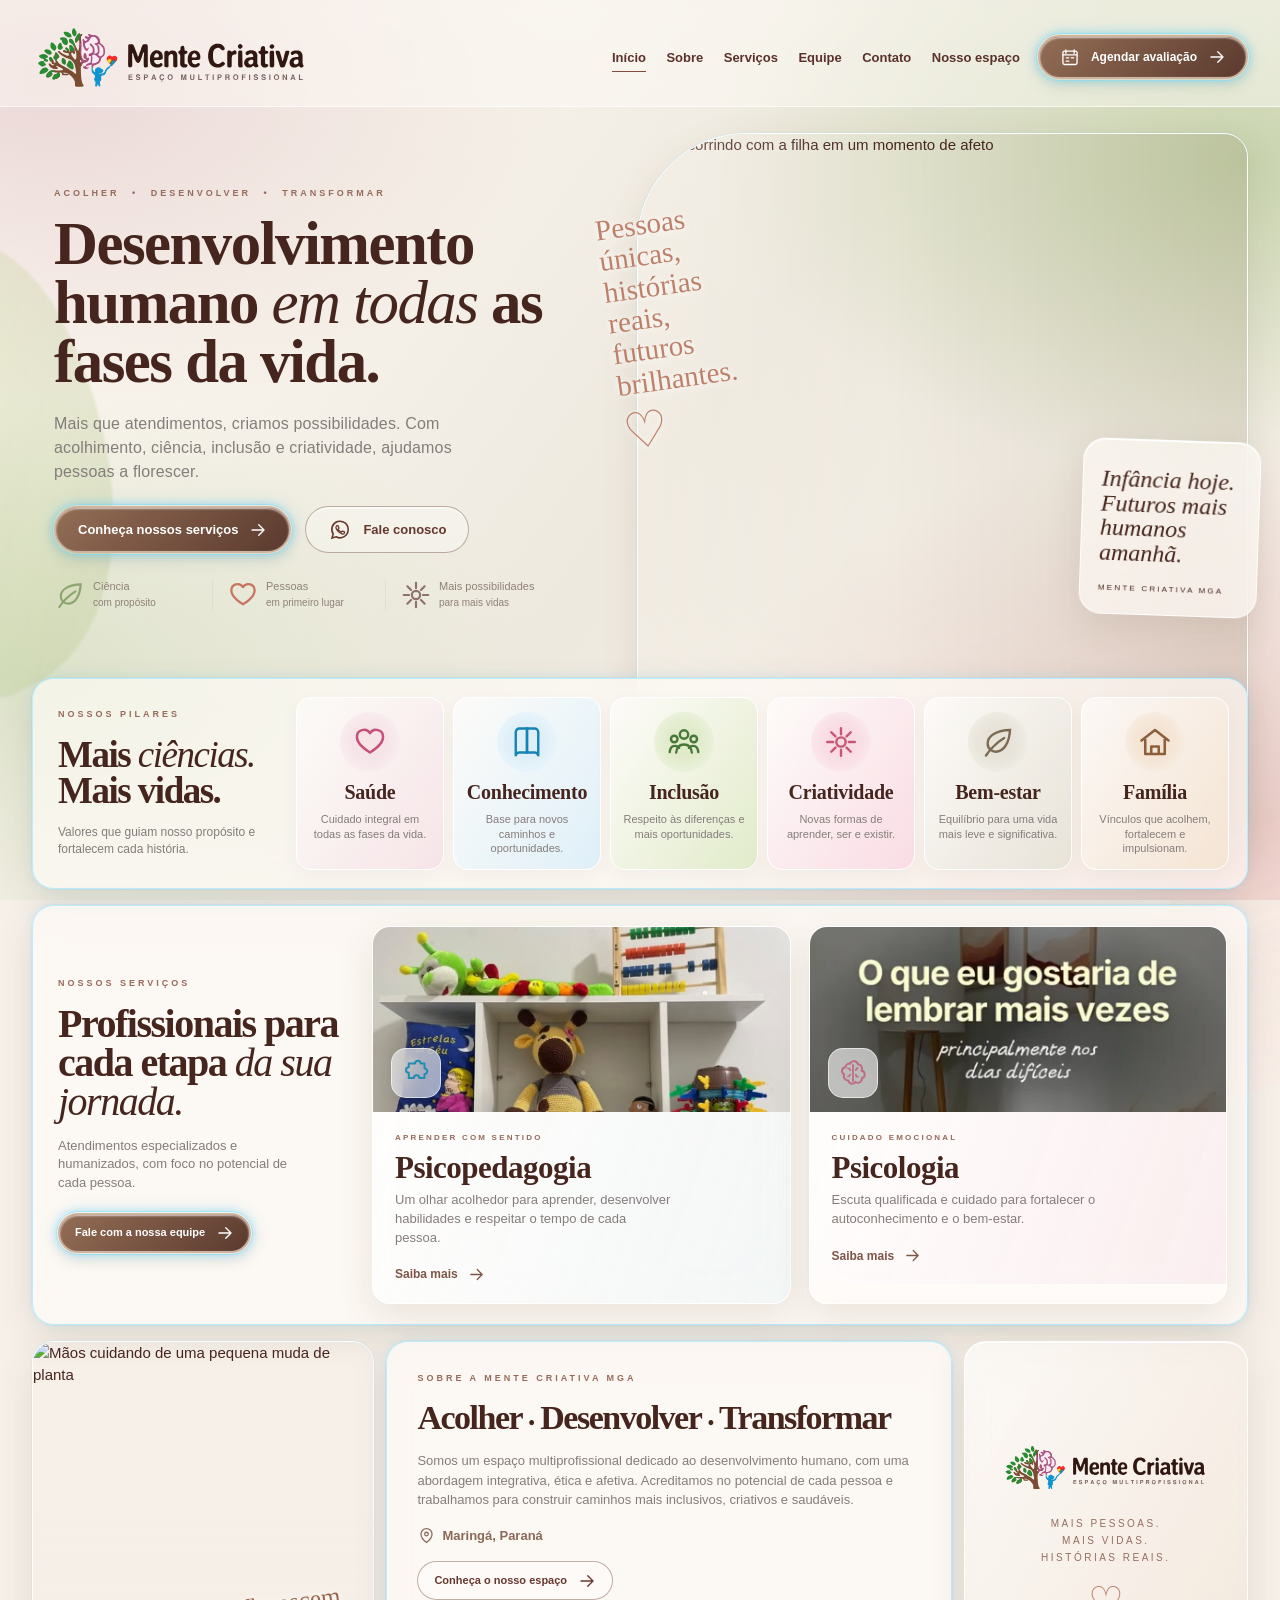
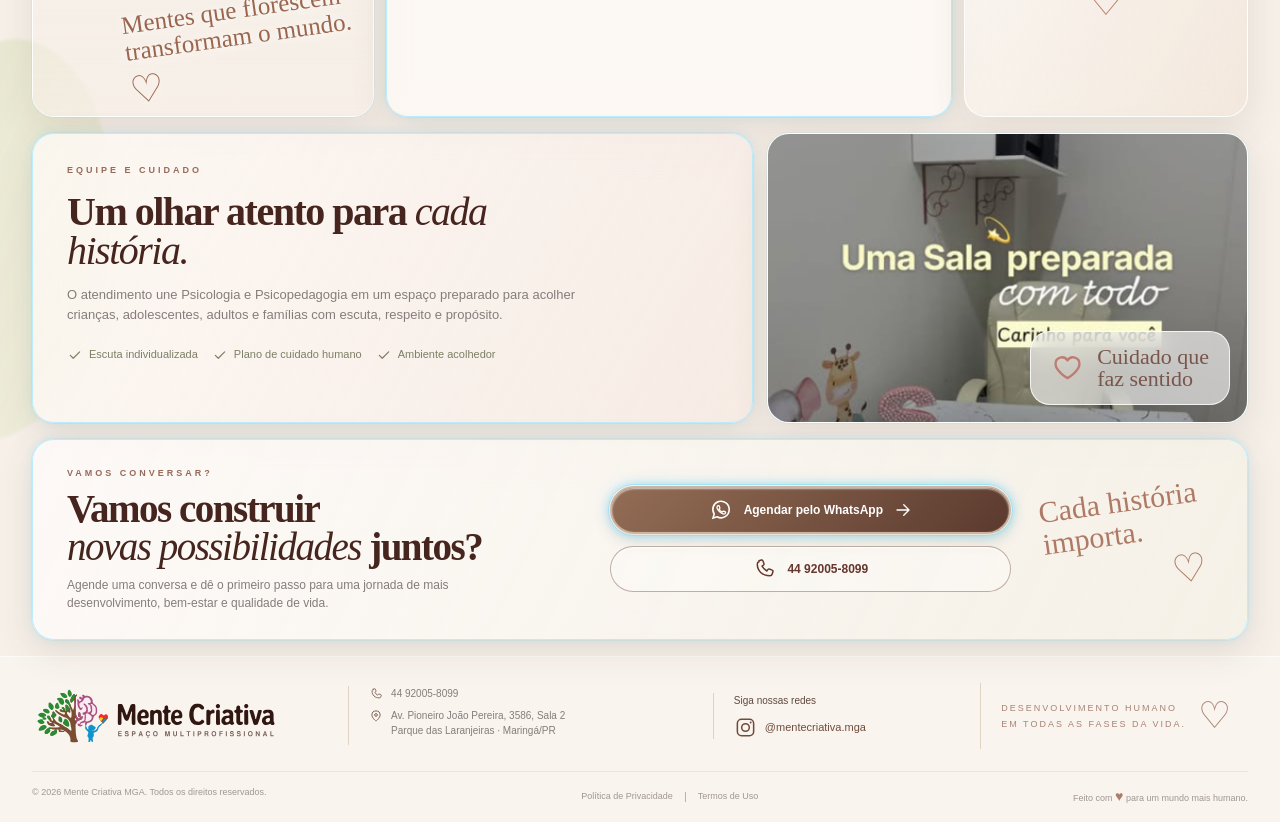
==== commit 0df829fa: "Separate photo gallery and fix responsive image assets" ====
--- a/index.html
+++ b/index.html
@@ -19,7 +19,7 @@
     <div class="shell nav-shell">
       <a class="brand" href="#inicio" aria-label="Mente Criativa MGA, início"><img src="mente-criativa-logo.svg" alt="Mente Criativa MGA — Espaço Multiprofissional" width="252" height="62"></a>
       <button class="menu-toggle" type="button" aria-expanded="false" aria-controls="main-nav"><span></span><span></span><span></span><span class="sr-only">Abrir menu</span></button>
-      <nav class="main-nav" id="main-nav" aria-label="Navegação principal"><a class="active" href="#inicio">Início</a><a href="#sobre">Sobre</a><a href="#servicos">Serviços</a><a href="#equipe">Equipe</a><a href="#contato">Contato</a></nav>
+      <nav class="main-nav" id="main-nav" aria-label="Navegação principal"><a class="active" href="#inicio">Início</a><a href="#sobre">Sobre</a><a href="#servicos">Serviços</a><a href="#equipe">Equipe</a><a href="#contato">Contato</a><a href="conheca-o-espaco/">Nosso espaço</a></nav>
       <a class="button button-small button-glow" href="https://wa.me/5544920058099" target="_blank" rel="noreferrer"><svg class="icon"><use href="#icon-calendar"></use></svg><span>Agendar avaliação</span><svg class="icon arrow"><use href="#icon-arrow"></use></svg></a>
     </div>
   </header>
@@ -27,19 +27,10 @@
     <section class="hero shell" id="inicio"><div class="hero-copy" data-reveal><p class="eyebrow">Acolher <span>•</span> Desenvolver <span>•</span> Transformar</p><h1>Desenvolvimento humano <em>em todas</em> as fases da vida.</h1><p class="hero-text">Mais que atendimentos, criamos possibilidades. Com acolhimento, ciência, inclusão e criatividade, ajudamos pessoas a florescer.</p><div class="button-row"><a class="button button-primary button-glow" href="#servicos">Conheça nossos serviços <svg class="icon arrow"><use href="#icon-arrow"></use></svg></a><a class="button button-outline" href="https://wa.me/5544920058099" target="_blank" rel="noreferrer"><svg class="icon"><use href="#icon-whatsapp"></use></svg> Fale conosco</a></div><div class="trust-row" aria-label="Nossos princípios"><span><svg class="icon icon-leaf"><use href="#icon-leaf"></use></svg><b>Ciência</b><small>com propósito</small></span><span><svg class="icon icon-heart"><use href="#icon-heart"></use></svg><b>Pessoas</b><small>em primeiro lugar</small></span><span><svg class="icon icon-spark"><use href="#icon-spark"></use></svg><b>Mais possibilidades</b><small>para mais vidas</small></span></div></div><div class="hero-media" data-reveal><div class="hero-image-wrap glass-border"><img src="https://images.unsplash.com/photo-1491013516836-7db643ee125a?auto=format&fit=crop&w=1800&q=90" alt="Mãe sorrindo com a filha em um momento de afeto" width="1200" height="1400" fetchpriority="high"><div class="image-wash"></div></div><p class="hand-note">Pessoas únicas,<br>histórias reais,<br>futuros brilhantes. <span>♡</span></p><div class="quote-float glass-card"><strong>Infância hoje.</strong><br>Futuros mais humanos amanhã.<small>MENTE CRIATIVA MGA</small></div></div></section>
     <section class="section shell" id="pilares" data-reveal><div class="section-panel pillars-panel glass-border"><div class="section-intro"><p class="eyebrow">Nossos pilares</p><h2>Mais <em>ciências.</em><br>Mais vidas.</h2><p>Valores que guiam nosso propósito e fortalecem cada história.</p></div><div class="pillar-grid"><article class="pillar-card tone-pink" data-icon="heart"><div class="icon-disc"><svg class="icon"><use href="#icon-heart"></use></svg></div><h3>Saúde</h3><p>Cuidado integral em todas as fases da vida.</p></article><article class="pillar-card tone-blue" data-icon="book"><div class="icon-disc"><svg class="icon"><use href="#icon-book"></use></svg></div><h3>Conhecimento</h3><p>Base para novos caminhos e oportunidades.</p></article><article class="pillar-card tone-green" data-icon="people"><div class="icon-disc"><svg class="icon"><use href="#icon-people"></use></svg></div><h3>Inclusão</h3><p>Respeito às diferenças e mais oportunidades.</p></article><article class="pillar-card tone-rose" data-icon="spark"><div class="icon-disc"><svg class="icon"><use href="#icon-spark"></use></svg></div><h3>Criatividade</h3><p>Novas formas de aprender, ser e existir.</p></article><article class="pillar-card tone-sage" data-icon="leaf"><div class="icon-disc"><svg class="icon"><use href="#icon-leaf"></use></svg></div><h3>Bem-estar</h3><p>Equilíbrio para uma vida mais leve e significativa.</p></article><article class="pillar-card tone-sand" data-icon="home"><div class="icon-disc"><svg class="icon"><use href="#icon-home"></use></svg></div><h3>Família</h3><p>Vínculos que acolhem, fortalecem e impulsionam.</p></article></div></div></section>
     <section class="section shell" id="servicos" data-reveal><div class="section-panel services-panel glass-border"><div class="section-intro service-intro"><p class="eyebrow">Nossos serviços</p><h2>Profissionais para cada etapa <em>da sua jornada.</em></h2><p>Atendimentos especializados e humanizados, com foco no potencial de cada pessoa.</p><a class="button button-primary button-glow" href="https://wa.me/5544920058099" target="_blank" rel="noreferrer">Fale com a nossa equipe <svg class="icon arrow"><use href="#icon-arrow"></use></svg></a></div><div class="service-grid"><article class="service-card glass-card"><div class="service-image"><img src="A importrancia do ludico na psicopedagogia.png" alt="Materiais coloridos usados em atividades psicopedagógicas" width="450" height="506" loading="lazy"><span class="service-icon"><svg class="icon"><use href="#icon-puzzle"></use></svg></span></div><div class="service-body"><p class="eyebrow">Aprender com sentido</p><h3>Psicopedagogia</h3><p>Um olhar acolhedor para aprender, desenvolver habilidades e respeitar o tempo de cada pessoa.</p><a href="https://wa.me/5544920058099?text=Olá!%20Gostaria%20de%20saber%20mais%20sobre%20Psicopedagogia." target="_blank" rel="noreferrer">Saiba mais <svg class="icon arrow"><use href="#icon-arrow"></use></svg></a></div></article><article class="service-card glass-card"><div class="service-image"><img src="Monica Sena Sala.png" alt="Sala acolhedora para atendimento psicológico" width="444" height="477" loading="lazy"><span class="service-icon"><svg class="icon"><use href="#icon-brain"></use></svg></span></div><div class="service-body"><p class="eyebrow">Cuidado emocional</p><h3>Psicologia</h3><p>Escuta qualificada e cuidado para fortalecer o autoconhecimento e o bem-estar.</p><a href="https://wa.me/5544920058099?text=Olá!%20Gostaria%20de%20saber%20mais%20sobre%20Psicologia." target="_blank" rel="noreferrer">Saiba mais <svg class="icon arrow"><use href="#icon-arrow"></use></svg></a></div></article></div></div></section>
-    <section class="section shell about-section" id="sobre" data-reveal><div class="about-media glass-border"><img src="https://images.unsplash.com/photo-1542601906990-b4d3fb778b09?auto=format&fit=crop&w=1600&q=90" alt="Mãos cuidando de uma pequena muda de planta" width="1000" height="1100" loading="lazy"><p class="hand-note">Mentes que florescem<br>transformam o mundo. <span>♡</span></p></div><div class="about-copy section-panel glass-border"><p class="eyebrow">Sobre a Mente Criativa MGA</p><h2>Acolher <span>•</span> Desenvolver <span>•</span> Transformar</h2><p>Somos um espaço multiprofissional dedicado ao desenvolvimento humano, com uma abordagem integrativa, ética e afetiva. Acreditamos no potencial de cada pessoa e trabalhamos para construir caminhos mais inclusivos, criativos e saudáveis.</p><p class="about-location"><svg class="icon"><use href="#icon-pin"></use></svg> Maringá, Paraná</p><a class="button button-outline" href="#espaco">Conheça o nosso espaço <svg class="icon arrow"><use href="#icon-arrow"></use></svg></a></div><div class="about-mark glass-card"><img src="mente-criativa-logo.svg" alt="Mente Criativa MGA" width="252" height="62" loading="lazy"><p>Mais pessoas.<br>Mais vidas.<br>Histórias reais.</p><span>♡</span></div></section>
+    <section class="section shell about-section" id="sobre" data-reveal><div class="about-media glass-border"><img src="https://images.unsplash.com/photo-1542601906990-b4d3fb778b09?auto=format&fit=crop&w=1600&q=90" alt="Mãos cuidando de uma pequena muda de planta" width="1000" height="1100" loading="lazy"><p class="hand-note">Mentes que florescem<br>transformam o mundo. <span>♡</span></p></div><div class="about-copy section-panel glass-border"><p class="eyebrow">Sobre a Mente Criativa MGA</p><h2>Acolher <span>•</span> Desenvolver <span>•</span> Transformar</h2><p>Somos um espaço multiprofissional dedicado ao desenvolvimento humano, com uma abordagem integrativa, ética e afetiva. Acreditamos no potencial de cada pessoa e trabalhamos para construir caminhos mais inclusivos, criativos e saudáveis.</p><p class="about-location"><svg class="icon"><use href="#icon-pin"></use></svg> Maringá, Paraná</p><a class="button button-outline" href="conheca-o-espaco/">Conheça o nosso espaço <svg class="icon arrow"><use href="#icon-arrow"></use></svg></a></div><div class="about-mark glass-card"><img src="mente-criativa-logo.svg" alt="Mente Criativa MGA" width="252" height="62" loading="lazy"><p>Mais pessoas.<br>Mais vidas.<br>Histórias reais.</p><span>♡</span></div></section>
     <section class="section shell team-section" id="equipe" data-reveal><div class="team-copy section-panel glass-border"><p class="eyebrow">Equipe e cuidado</p><h2>Um olhar atento para <em>cada história.</em></h2><p>O atendimento une Psicologia e Psicopedagogia em um espaço preparado para acolher crianças, adolescentes, adultos e famílias com escuta, respeito e propósito.</p><div class="team-points"><span><svg class="icon"><use href="#icon-check"></use></svg> Escuta individualizada</span><span><svg class="icon"><use href="#icon-check"></use></svg> Plano de cuidado humano</span><span><svg class="icon"><use href="#icon-check"></use></svg> Ambiente acolhedor</span></div></div><div class="team-image glass-border"><img src="Uma sala preparada.png" alt="Sala preparada para atendimentos da Mente Criativa MGA" width="451" height="519" loading="lazy"><div class="team-badge"><svg class="icon"><use href="#icon-heart"></use></svg><span>Cuidado que<br>faz sentido</span></div></div></section>
     <section class="section shell" id="contato" data-reveal><div class="contact-panel glass-border"><div><p class="eyebrow">Vamos conversar?</p><h2>Vamos construir<br><em>novas possibilidades</em> juntos?</h2><p>Agende uma conversa e dê o primeiro passo para uma jornada de mais desenvolvimento, bem-estar e qualidade de vida.</p></div><div class="contact-actions"><a class="button button-primary button-glow" href="https://wa.me/5544920058099" target="_blank" rel="noreferrer"><svg class="icon"><use href="#icon-whatsapp"></use></svg> Agendar pelo WhatsApp <svg class="icon arrow"><use href="#icon-arrow"></use></svg></a><a class="button button-outline" href="tel:+5544920058099"><svg class="icon"><use href="#icon-phone"></use></svg> 44 92005-8099</a></div><p class="hand-note contact-note">Cada história<br>importa. <span>♡</span></p></div></section>
 
-    <section class="section shell gallery-section" id="espaco" data-reveal><div class="section-panel gallery-panel glass-border"><div class="gallery-heading"><p class="eyebrow">Biblioteca de fotos</p><h2>Conheça nosso <em>espaço.</em></h2><p>Ambientes, materiais e detalhes que fazem parte do cuidado da Mente Criativa MGA.</p></div><div class="gallery-grid">
-      <article class="gallery-card glass-card" data-gallery-item data-full="gallery/fachada.png" data-title="Nossa fachada" data-caption="A identidade da Mente Criativa começa na chegada."><button class="gallery-trigger" type="button" aria-label="Ampliar foto da fachada"><span class="gallery-frame"><img src="gallery/fachada.png" width="326" height="438" alt="Fachada azul da Mente Criativa com a placa do Espaço Multiprofissional." loading="lazy"><span class="gallery-shine" aria-hidden="true"></span></span><span class="gallery-caption"><span class="gallery-index">01</span><span><strong>Nossa fachada</strong><small>Um espaço para acolher</small></span><span class="gallery-open" aria-hidden="true">↗</span></span></button></article>
-      <article class="gallery-card glass-card" data-gallery-item data-full="gallery/ludico.png" data-title="Aprender brincando" data-caption="Materiais lúdicos transformam curiosidade em aprendizagem."><button class="gallery-trigger" type="button" aria-label="Ampliar foto dos materiais lúdicos"><span class="gallery-frame"><img src="gallery/ludico.png" width="439" height="493" alt="Estante com brinquedos, ábaco, livros infantis e materiais lúdicos." loading="lazy"><span class="gallery-shine" aria-hidden="true"></span></span><span class="gallery-caption"><span class="gallery-index">02</span><span><strong>Aprender brincando</strong><small>O lúdico na psicopedagogia</small></span><span class="gallery-open" aria-hidden="true">↗</span></span></button></article>
-      <article class="gallery-card glass-card" data-gallery-item data-full="gallery/sonho.png" data-title="Um sonho realizado" data-caption="O que era apenas um sonho ganhou forma e virou espaço de cuidado."><button class="gallery-trigger" type="button" aria-label="Ampliar foto do espaço que virou realidade"><span class="gallery-frame"><img src="gallery/sonho.png" width="434" height="484" alt="Sala infantil com televisão, prateleiras e decoração colorida." loading="lazy"><span class="gallery-shine" aria-hidden="true"></span></span><span class="gallery-caption"><span class="gallery-index">03</span><span><strong>Um sonho realizado</strong><small>Ideias que ganham vida</small></span><span class="gallery-open" aria-hidden="true">↗</span></span></button></article>
-      <article class="gallery-card glass-card" data-gallery-item data-full="gallery/lembrar.png" data-title="Um lugar para lembrar" data-caption="Um canto tranquilo para respirar, conversar e seguir em frente."><button class="gallery-trigger" type="button" aria-label="Ampliar foto do ambiente de acolhimento"><span class="gallery-frame"><img src="gallery/lembrar.png" width="430" height="468" alt="Sala de estar com sofá claro, manta, mesa de madeira e decoração suave." loading="lazy"><span class="gallery-shine" aria-hidden="true"></span></span><span class="gallery-caption"><span class="gallery-index">04</span><span><strong>Um lugar para lembrar</strong><small>Conforto nos dias difíceis</small></span><span class="gallery-open" aria-hidden="true">↗</span></span></button></article>
-      <article class="gallery-card glass-card" data-gallery-item data-full="gallery/sala.png" data-title="Preparada para você" data-caption="Uma sala preparada com carinho para cada pessoa que chega."><button class="gallery-trigger" type="button" aria-label="Ampliar foto da sala preparada"><span class="gallery-frame"><img src="gallery/sala.png" width="439" height="501" alt="Sala de atendimento com mesa organizada, cadeira e detalhes infantis." loading="lazy"><span class="gallery-shine" aria-hidden="true"></span></span><span class="gallery-caption"><span class="gallery-index">05</span><span><strong>Preparada para você</strong><small>Cuidado em cada detalhe</small></span><span class="gallery-open" aria-hidden="true">↗</span></span></button></article>
-      <article class="gallery-card glass-card" data-gallery-item data-full="gallery/recebidinhos.png" data-title="Pequenos detalhes" data-caption="Recebidos e cores que deixam o cotidiano mais leve."><button class="gallery-trigger" type="button" aria-label="Ampliar foto dos recebidos"><span class="gallery-frame"><img src="gallery/recebidinhos.png" width="412" height="542" alt="Vasos coloridos e utensílios organizados sobre uma mesa de madeira." loading="lazy"><span class="gallery-shine" aria-hidden="true"></span></span><span class="gallery-caption"><span class="gallery-index">06</span><span><strong>Pequenos detalhes</strong><small>Recebidos com carinho</small></span><span class="gallery-open" aria-hidden="true">↗</span></span></button></article>
-    </div></div></section>
-    <dialog class="gallery-lightbox" aria-labelledby="gallery-dialog-title"><button class="gallery-close" type="button" data-gallery-close aria-label="Fechar foto ampliada">×</button><div class="gallery-lightbox-inner"><div class="gallery-lightbox-image"><img data-gallery-image alt=""></div><div class="gallery-lightbox-copy"><p class="eyebrow">Mente Criativa MGA · Biblioteca</p><h2 id="gallery-dialog-title" data-gallery-title>Foto ampliada</h2><p data-gallery-caption></p></div></div></dialog>
   </main>
   <footer class="site-footer"><div class="shell footer-top"><a class="brand footer-brand" href="#inicio"><img src="mente-criativa-logo.svg" alt="Mente Criativa MGA — Espaço Multiprofissional" width="252" height="62" loading="lazy"></a><div class="footer-contact"><p><svg class="icon"><use href="#icon-phone"></use></svg><a href="tel:+5544920058099">44 92005-8099</a></p><p><svg class="icon"><use href="#icon-pin"></use></svg>Av. Pioneiro João Pereira, 3586, Sala 2<br>Parque das Laranjeiras · Maringá/PR</p></div><div class="footer-social"><p>Siga nossas redes</p><a href="https://instagram.com/mentecriativa.mga" target="_blank" rel="noreferrer"><svg class="icon"><use href="#icon-instagram"></use></svg><span>@mentecriativa.mga</span></a></div><p class="footer-motto">Desenvolvimento humano<br>em todas as fases da vida. <span>♡</span></p></div><div class="shell footer-bottom"><span>© 2026 Mente Criativa MGA. Todos os direitos reservados.</span><span><a href="#contato">Política de Privacidade</a><i></i><a href="#contato">Termos de Uso</a></span><span>Feito com <b>♥</b> para um mundo mais humano.</span></div></footer>
   <svg class="icon-sprite" aria-hidden="true" focusable="false"><symbol id="icon-arrow" viewBox="0 0 24 24"><path d="M4 12h15M13 5l7 7-7 7" fill="none" stroke="currentColor" stroke-width="1.8" stroke-linecap="round" stroke-linejoin="round"/></symbol><symbol id="icon-calendar" viewBox="0 0 24 24"><rect x="3.5" y="5" width="17" height="16" rx="2" fill="none" stroke="currentColor" stroke-width="1.6"/><path d="M7 3.5v4M17 3.5v4M3.5 9.5h17M7.5 13h3M13.5 13h3M7.5 17h3" fill="none" stroke="currentColor" stroke-width="1.6" stroke-linecap="round"/></symbol><symbol id="icon-heart" viewBox="0 0 24 24"><path d="M20.7 8.8c0 5.2-8.7 10.2-8.7 10.2S3.3 14 3.3 8.8A4.7 4.7 0 0 1 12 6.1a4.7 4.7 0 0 1 8.7 2.7Z" fill="none" stroke="currentColor" stroke-width="1.7" stroke-linecap="round" stroke-linejoin="round"/></symbol><symbol id="icon-whatsapp" viewBox="0 0 24 24"><path d="M20.2 11.6a8.2 8.2 0 0 1-12.1 7.2L4 20l1.2-4A8.2 8.2 0 1 1 20.2 11.6Z" fill="none" stroke="currentColor" stroke-width="1.6"/><path d="M8.4 8.2c.2-.5.4-.5.8-.5h.5c.2 0 .4.1.5.4l.7 1.8c.1.3 0 .5-.2.7l-.6.6c.8 1.4 1.8 2.2 3.3 2.8l.6-.7c.2-.2.4-.3.7-.2l1.6.8c.3.1.4.4.3.7-.2.7-.8 1.5-1.5 1.5-2 0-5.5-2.4-6.8-5.3-.5-1.1-.3-2.2.1-2.6Z" fill="none" stroke="currentColor" stroke-width="1.3" stroke-linecap="round" stroke-linejoin="round"/></symbol><symbol id="icon-leaf" viewBox="0 0 24 24"><path d="M20 4C11 4.3 5.1 7.8 5.1 13c0 3.6 2.7 5.5 5.4 5.5C15.8 18.5 19.5 12.7 20 4Z" fill="none" stroke="currentColor" stroke-width="1.6"/><path d="M4 21c3.6-5.5 7.6-8.9 12.1-11.7" fill="none" stroke="currentColor" stroke-width="1.6" stroke-linecap="round"/></symbol><symbol id="icon-spark" viewBox="0 0 24 24"><path d="M12 2.8v4M12 17.2v4M2.8 12h4M17.2 12h4M5.5 5.5l2.8 2.8M15.7 15.7l2.8 2.8M18.5 5.5l-2.8 2.8M8.3 15.7l-2.8 2.8" fill="none" stroke="currentColor" stroke-width="1.6" stroke-linecap="round"/><circle cx="12" cy="12" r="3.1" fill="none" stroke="currentColor" stroke-width="1.6"/></symbol><symbol id="icon-book" viewBox="0 0 24 24"><path d="M4.5 5.5A2.5 2.5 0 0 1 7 3h5v16H7a2.5 2.5 0 0 0-2.5 2.5v-16Z" fill="none" stroke="currentColor" stroke-width="1.6"/><path d="M19.5 5.5A2.5 2.5 0 0 0 17 3h-5v16h5a2.5 2.5 0 0 1 2.5 2.5v-16Z" fill="none" stroke="currentColor" stroke-width="1.6"/></symbol><symbol id="icon-people" viewBox="0 0 24 24"><circle cx="12" cy="7" r="2.8" fill="none" stroke="currentColor" stroke-width="1.6"/><circle cx="5.5" cy="10" r="2.2" fill="none" stroke="currentColor" stroke-width="1.6"/><circle cx="18.5" cy="10" r="2.2" fill="none" stroke="currentColor" stroke-width="1.6"/><path d="M6.8 19c.3-3 2-5.3 5.2-5.3s4.9 2.3 5.2 5.3M2.5 18.7c.2-2.4 1.3-4.1 3.5-4.1 1.2 0 2.1.5 2.7 1.3M21.5 18.7c-.2-2.4-1.3-4.1-3.5-4.1-1.2 0-2.1.5-2.7 1.3" fill="none" stroke="currentColor" stroke-width="1.6" stroke-linecap="round"/></symbol><symbol id="icon-home" viewBox="0 0 24 24"><path d="m3 11 9-7 9 7M5.5 10v10h13V10M9.5 20v-5h5v5" fill="none" stroke="currentColor" stroke-width="1.7" stroke-linecap="round" stroke-linejoin="round"/></symbol><symbol id="icon-puzzle" viewBox="0 0 24 24"><path d="M8.2 4.3h3.1a2.2 2.2 0 1 1 4.4 0h3.1v4.1a2.2 2.2 0 1 1 0 4.4v3.1h-4.1a2.2 2.2 0 1 0-4.4 0H6.2v-4.1a2.2 2.2 0 1 1 0-4.4V4.3h2Z" fill="none" stroke="currentColor" stroke-width="1.6" stroke-linejoin="round"/></symbol><symbol id="icon-brain" viewBox="0 0 24 24"><path d="M9.8 4.5A3.2 3.2 0 0 0 6 7.4a3 3 0 0 0-1.1 5.7A3.5 3.5 0 0 0 8.2 18a3.2 3.2 0 0 0 5.8 1.2 3.2 3.2 0 0 0 5.1-3 3.1 3.1 0 0 0-.1-6A3.7 3.7 0 0 0 16 5a3.3 3.3 0 0 0-6.2-.5Z" fill="none" stroke="currentColor" stroke-width="1.5" stroke-linecap="round"/><path d="M12 5.5v13M8 8.2c1 .1 1.7.7 1.8 1.6M16 8c-1 .1-1.7.8-1.7 1.7M8 14.8c1-.2 1.7-.7 1.8-1.6M16 15c-1-.1-1.7-.8-1.7-1.7" fill="none" stroke="currentColor" stroke-width="1.35" stroke-linecap="round"/></symbol><symbol id="icon-pin" viewBox="0 0 24 24"><path d="M19 10.3c0 5.1-7 10.4-7 10.4S5 15.4 5 10.3a7 7 0 1 1 14 0Z" fill="none" stroke="currentColor" stroke-width="1.6"/><circle cx="12" cy="10.2" r="2.3" fill="none" stroke="currentColor" stroke-width="1.6"/></symbol><symbol id="icon-phone" viewBox="0 0 24 24"><path d="M7 3.8 9.5 3c.6-.2 1.2.1 1.4.7l1.1 3c.2.5 0 1-.4 1.3L10 9.2a14.2 14.2 0 0 0 4.8 4.8l1.2-1.6c.3-.4.8-.6 1.3-.4l3 1.1c.6.2.9.8.7 1.4l-.8 2.5c-.3 1-1.2 1.7-2.3 1.7C10.1 18.7 5.3 13.9 5.3 7.1c0-1.1.7-2 1.7-2.3Z" fill="none" stroke="currentColor" stroke-width="1.5" stroke-linecap="round" stroke-linejoin="round"/></symbol><symbol id="icon-instagram" viewBox="0 0 24 24"><rect x="3.5" y="3.5" width="17" height="17" rx="4.3" fill="none" stroke="currentColor" stroke-width="1.6"/><circle cx="12" cy="12" r="4" fill="none" stroke="currentColor" stroke-width="1.6"/><circle cx="17.4" cy="6.7" r="1" fill="currentColor"/></symbol><symbol id="icon-check" viewBox="0 0 24 24"><path d="m5 12.5 4.4 4.4L19 7.3" fill="none" stroke="currentColor" stroke-width="1.8" stroke-linecap="round" stroke-linejoin="round"/></symbol></svg>
--- a/styles.css
+++ b/styles.css
@@ -6,8 +6,14 @@
 @media(max-width:700px){html{scroll-padding-top:85px}.shell{width:calc(100% - 28px)}.site-header{padding:15px 0}.brand img{width:230px}.menu-toggle{display:flex;flex-direction:column;justify-content:center;gap:5px;width:39px;height:39px;border:1px solid #cbbbaf99;background:#fff7;border-radius:50%;margin-left:auto;padding:9px;cursor:pointer}.menu-toggle>span:not(.sr-only){width:100%;height:1.5px;background:#684636;border-radius:2px;transition:transform .3s,opacity .3s}.menu-toggle[aria-expanded=true]>span:nth-child(1){transform:translateY(6.5px) rotate(45deg)}.menu-toggle[aria-expanded=true]>span:nth-child(2){opacity:0}.menu-toggle[aria-expanded=true]>span:nth-child(3){transform:translateY(-6.5px) rotate(-45deg)}.main-nav{display:none;position:absolute;top:100%;left:14px;right:14px;flex-direction:column;gap:0;padding:15px;background:#fff8;backdrop-filter:blur(22px);border:1px solid #fff;border-radius:18px;box-shadow:var(--shadow)}.main-nav.open{display:flex}.main-nav a{width:100%;text-align:center;padding:12px}.main-nav a::after{display:none}.hero{grid-template-columns:1fr;padding:25px 0 15px;gap:25px}.hero-copy{padding:10px 10px 0}.hero-copy .eyebrow{font-size:8px;letter-spacing:2px;margin-bottom:14px}h1{font-size:54px;max-width:520px;margin-bottom:17px}.hero-text{font-size:14px;max-width:440px}.button-row .button{font-size:12px;min-height:43px;padding:10px 17px}.trust-row{max-width:440px;margin-top:25px}.trust-row>span{font-size:10px;grid-template-columns:34px auto}.trust-row svg{width:27px;height:27px}.hero-media{height:415px;margin-inline:5px}.hero-image-wrap{border-radius:85px 22px 22px 22px}.hero-media>.hand-note{left:15px;top:35px;font-size:24px}.quote-float{bottom:24px;right:13px;width:155px;font-size:21px}.section{margin-bottom:14px}.pillars-panel{padding:20px 15px}.pillars-panel .section-intro{display:block;margin-bottom:9px}.pillars-panel .section-intro .eyebrow{width:auto;margin-bottom:9px}.pillars-panel .section-intro h2{font-size:36px;margin-bottom:10px}.pillars-panel .section-intro h2 br{display:none}.pillars-panel .section-intro>p:last-child{max-width:100%;font-size:12px}.pillar-grid{grid-template-columns:repeat(3,1fr);gap:10px}.pillar-card{padding:15px 9px}.pillar-card h3{font-size:21px;margin-bottom:7px}.pillar-card p{font-size:11px;min-height:43px}.icon-disc{width:57px;height:57px}.icon-disc .icon{width:32px;height:32px}.services-panel{grid-template-columns:1fr;padding:24px 17px;gap:22px}.service-intro h2{font-size:40px;max-width:360px}.service-intro p:last-of-type{font-size:13px;max-width:400px;margin-bottom:16px}.service-grid{gap:12px}.service-image{height:180px}.service-body{padding:17px 15px}.service-body .eyebrow{font-size:7px;letter-spacing:1.6px}.service-body h3{font-size:27px}.service-body>p:not(.eyebrow){font-size:12px;min-height:70px}.about-section{grid-template-columns:1fr}.about-media{min-height:280px;height:280px}.about-media img{object-position:50% 57%}.about-media .hand-note{font-size:27px;right:25px}.about-copy{padding:25px}.about-copy h2{font-size:36px;max-width:400px}.about-mark{display:flex;padding:30px;flex-direction:row;gap:24px}.about-mark img{width:190px}.about-mark p{font-size:8px;letter-spacing:1.7px;text-align:left}.about-mark>span{display:none}.team-section{grid-template-columns:1fr}.team-copy{padding:27px 25px}.team-copy h2{font-size:38px}.team-copy>p:not(.eyebrow){font-size:13px}.team-points{gap:8px;flex-direction:row}.team-image{height:285px;max-height:none}.team-image>img{object-position:50% 35%}.contact-panel{grid-template-columns:1fr;padding:26px 25px;gap:22px}.contact-panel h2{font-size:38px}.contact-panel>div>p:last-child{font-size:13px}.contact-actions{align-items:flex-start}.contact-actions .button{width:auto;min-width:240px}.site-footer{padding-top:25px}.footer-top{grid-template-columns:1fr;gap:20px;padding-bottom:23px}.footer-brand img{width:250px}.footer-contact,.footer-social{border:0;padding:0}.footer-contact p{font-size:12px;padding-left:26px;line-height:1.7}.footer-contact .icon{width:18px;height:18px;top:2px}.footer-social{font-size:12px}.footer-social p{font-size:11px}.footer-bottom{flex-direction:column;font-size:10px;gap:10px}.footer-bottom>span:last-child{display:block}}
 @media(max-width:400px){h1{font-size:48px}.hero-copy{padding-inline:2px}.button-row{gap:10px}.button-row .button{font-size:11px;padding:10px 14px}.trust-row{gap:4px}.trust-row>span{padding:0 5px;font-size:9px;grid-template-columns:28px auto}.trust-row small{font-size:8px}.hero-media{height:350px}.pillar-card h3{font-size:18px}.pillar-card p{font-size:10px}.service-grid{grid-template-columns:1fr}.service-image{height:210px}.service-body h3{font-size:32px}.service-body>p:not(.eyebrow){min-height:0;font-size:13px}.about-mark{gap:16px}.about-mark img{width:170px}.contact-panel h2{font-size:34px}}
 @media(prefers-reduced-motion:reduce){html{scroll-behavior:auto}*,*::before,*::after{animation:none!important;transition:none!important}.reveal-ready{opacity:1;transform:none}.pillar-card:hover,.service-card:hover,.button:hover{transform:none}}
-
 
-
-/* Biblioteca de fotos do novo site */
-.gallery-section{scroll-margin-top:110px}.gallery-panel{padding:26px 26px 28px;background:linear-gradient(135deg,rgba(255,252,249,.78),rgba(242,249,244,.62))}.gallery-heading{display:flex;align-items:end;justify-content:space-between;gap:26px;margin-bottom:22px}.gallery-heading h2{font-size:42px;margin:0}.gallery-heading h2 em{font-style:italic;color:#784c3a}.gallery-heading>p:last-child{max-width:360px;font-size:13px;line-height:1.5;margin:0 0 4px;color:#756d68}.gallery-grid{display:grid;grid-template-columns:repeat(3,minmax(0,1fr));gap:16px}.gallery-card{position:relative;min-width:0;overflow:hidden;border-radius:20px;padding:10px 10px 0;transition:transform .45s cubic-bezier(.2,.75,.2,1),box-shadow .45s ease}.gallery-card::before{content:'';position:absolute;inset:-1px;border:1px solid rgba(45,192,255,.3);border-radius:inherit;box-shadow:0 0 9px rgba(45,192,255,.08);pointer-events:none;animation:gallery-glow 5.8s ease-in-out infinite}.gallery-card:hover{transform:translateY(-7px) rotate(-.35deg);box-shadow:0 20px 42px rgba(96,68,50,.2),0 0 24px rgba(36,194,255,.2),inset 0 1px 0 #fff}.gallery-trigger{display:block;width:100%;padding:0;border:0;background:transparent;color:inherit;font:inherit;text-align:left;cursor:zoom-in}.gallery-frame{display:block;position:relative;overflow:hidden;aspect-ratio:4/4.7;border-radius:13px;background:linear-gradient(140deg,#f8f2ec,#eef6f0);box-shadow:inset 0 0 0 1px rgba(255,255,255,.95),inset 0 -20px 36px rgba(82,119,88,.08)}.gallery-frame::after{content:'';position:absolute;inset:0;background:linear-gradient(125deg,rgba(255,255,255,.38),transparent 28%,transparent 75%,rgba(50,201,255,.12));mix-blend-mode:screen;pointer-events:none}.gallery-frame img{display:block;width:100%;height:100%;object-fit:contain;background:#f6f0eb;transition:transform .75s cubic-bezier(.2,.75,.2,1),filter .65s ease}.gallery-card:hover .gallery-frame img{transform:scale(1.035);filter:saturate(1.08) contrast(1.02)}.gallery-shine{position:absolute;inset:-20% 45% -20% -70%;background:linear-gradient(100deg,transparent 20%,rgba(255,255,255,.45) 48%,transparent 72%);transform:translateX(-110%) skewX(-15deg);transition:transform .9s ease;pointer-events:none}.gallery-card:hover .gallery-shine{transform:translateX(250%) skewX(-15deg)}.gallery-caption{display:grid;grid-template-columns:auto 1fr auto;align-items:center;gap:11px;min-height:70px;padding:13px 3px 11px}.gallery-caption>span:nth-child(2){display:grid;gap:3px}.gallery-caption strong{font:600 18px/1.1 'Cormorant Garamond',Georgia,serif;color:#4b2e27}.gallery-caption small{font-size:10px;line-height:1.25;color:#807673}.gallery-index{padding-right:10px;border-right:1px solid #d9c7bc;color:#b27b68;font-size:11px;letter-spacing:1px;font-weight:600}.gallery-open{font-size:21px;color:#22a9da;transition:transform .3s ease}.gallery-card:hover .gallery-open{transform:translate(2px,-2px) rotate(8deg)}.gallery-lightbox{width:min(1040px,calc(100% - 32px));max-width:none;padding:0;border:1px solid rgba(255,255,255,.9);border-radius:26px;background:linear-gradient(135deg,rgba(255,252,249,.93),rgba(233,246,246,.85));box-shadow:0 28px 90px rgba(51,36,28,.36),0 0 34px rgba(30,194,255,.22),inset 0 1px 0 #fff;backdrop-filter:blur(20px) saturate(125%);color:#4b2e27}.gallery-lightbox::backdrop{background:rgba(42,31,27,.62);backdrop-filter:blur(8px)}.gallery-lightbox-inner{display:grid;grid-template-columns:minmax(0,1.12fr) minmax(220px,.55fr);gap:26px;align-items:center;padding:25px}.gallery-lightbox-image{display:grid;place-items:center;min-height:300px;padding:10px;border-radius:18px;background:linear-gradient(145deg,#fff,#edf5f1);box-shadow:inset 0 0 0 1px #fff,0 14px 32px rgba(82,58,43,.15);overflow:hidden}.gallery-lightbox-image img{display:block;max-width:100%;max-height:min(72vh,700px);width:auto;height:auto;border-radius:10px;object-fit:contain;box-shadow:0 12px 30px rgba(44,31,26,.2)}.gallery-lightbox-copy{padding:8px 10px}.gallery-lightbox-copy h2{font:600 clamp(31px,4vw,48px)/1.03 'Cormorant Garamond',Georgia,serif;margin:0 0 14px}.gallery-lightbox-copy>p:last-child{font-size:15px;line-height:1.6;color:#766b68;margin:0}.gallery-close{position:absolute;z-index:2;right:-12px;top:-12px;width:39px;height:39px;border:1px solid #fff;border-radius:50%;background:linear-gradient(145deg,#fff,#f0e4dc);color:#754b3c;font-size:27px;line-height:1;box-shadow:0 8px 22px rgba(91,54,39,.24),0 0 14px rgba(38,193,255,.18);cursor:pointer;transition:transform .3s ease,box-shadow .3s ease}.gallery-close:hover{transform:rotate(90deg) scale(1.06);box-shadow:0 10px 25px rgba(91,54,39,.28),0 0 20px rgba(38,193,255,.34)}@keyframes gallery-glow{0%,100%{border-color:rgba(45,192,255,.28);box-shadow:0 0 8px rgba(45,192,255,.07)}50%{border-color:rgba(36,193,255,.74);box-shadow:0 0 17px rgba(36,193,255,.25),0 0 30px rgba(36,193,255,.08)}}@media(max-width:820px){.gallery-panel{padding:22px 18px}.gallery-heading{display:block}.gallery-heading h2{font-size:37px;margin-bottom:9px}.gallery-heading>p:last-child{max-width:100%}.gallery-grid{grid-template-columns:repeat(2,minmax(0,1fr));gap:12px}.gallery-caption{gap:8px}.gallery-caption strong{font-size:16px}.gallery-caption small{font-size:9px}.gallery-lightbox-inner{grid-template-columns:1fr;gap:15px;padding:18px}.gallery-lightbox-image{min-height:230px}.gallery-lightbox-copy{padding:0 5px 8px}}@media(max-width:520px){.gallery-section{scroll-margin-top:86px}.gallery-grid{grid-template-columns:1fr;gap:14px}.gallery-panel{padding:20px 13px}.gallery-heading h2{font-size:34px}.gallery-frame{aspect-ratio:4/4.75}.gallery-caption{min-height:65px}.gallery-caption strong{font-size:19px}.gallery-lightbox{width:calc(100% - 22px);border-radius:21px}.gallery-lightbox-inner{padding:12px}.gallery-lightbox-image{min-height:190px;padding:7px}.gallery-lightbox-copy h2{font-size:33px}.gallery-close{right:-7px;top:-9px;width:36px;height:36px;font-size:24px}}@media(prefers-reduced-motion:reduce){.gallery-card::before{animation:none}.gallery-card,.gallery-frame img,.gallery-shine,.gallery-open,.gallery-close{transition:none}.gallery-card:hover{transform:none}.gallery-card:hover .gallery-frame img,.gallery-card:hover .gallery-shine{transform:none}}
+/* Biblioteca em página própria, com fotos inteiras e sem ampliação. */
+.gallery-hero{padding:58px 0 30px}.gallery-hero h1{max-width:none;margin:10px 0 12px}.gallery-hero>p:last-child{max-width:620px;font-size:17px}.gallery-back{display:inline-flex;align-items:center;gap:8px;color:#7a4c3d;font-size:13px;font-weight:600;margin-bottom:24px}.gallery-back .arrow-back{width:17px;transform:rotate(180deg)}
+.gallery-panel{padding:28px;background:linear-gradient(135deg,rgba(255,252,249,.78),rgba(242,249,244,.62))}.gallery-heading{margin-bottom:26px}.gallery-heading h2{margin-bottom:12px}.gallery-heading>p:last-child{max-width:630px;margin-bottom:0}.gallery-grid{display:grid;grid-template-columns:repeat(3,minmax(0,1fr));gap:20px;align-items:start}.gallery-card{position:relative;margin:0;min-width:0;padding:10px 10px 0;border-radius:20px;overflow:hidden;cursor:default;transition:box-shadow .4s ease}.gallery-card::before{content:'';position:absolute;inset:0;z-index:2;border:1px solid rgba(45,192,255,.4);border-radius:inherit;pointer-events:none;animation:gallery-glow 5.8s ease-in-out infinite}.gallery-frame{display:block;position:relative;width:100%;border-radius:13px;overflow:hidden;background:#f6f0eb}.gallery-frame img{display:block;width:100%;height:auto;object-fit:contain;transform:none}.gallery-shine{position:absolute;inset:0;background:linear-gradient(125deg,rgba(255,255,255,.14),transparent 30%,transparent 80%,rgba(50,201,255,.06));pointer-events:none}.gallery-caption{display:grid;grid-template-columns:auto minmax(0,1fr);align-items:center;gap:11px;min-height:76px;padding:15px 3px}.gallery-caption>span:nth-child(2){display:grid;gap:4px}.gallery-caption strong{font:600 23px/1.1 'Cormorant Garamond',Georgia,serif;color:#4b2e27}.gallery-caption small{font-size:12px;line-height:1.4;color:#807673}.gallery-index{padding-right:10px;border-right:1px solid #d9c7bc;color:#b27b68;font-size:11px;letter-spacing:1px;font-weight:600}.gallery-page-section{margin-bottom:24px}.gallery-contact{margin-bottom:28px}.gallery-contact .contact-panel{grid-template-columns:minmax(0,1.3fr) minmax(0,1fr);padding:28px 30px}.gallery-page .site-footer{margin-top:6px}
+@keyframes gallery-glow{0%,100%{border-color:rgba(45,192,255,.28);box-shadow:inset 0 0 8px rgba(45,192,255,.07)}50%{border-color:rgba(36,193,255,.74);box-shadow:inset 0 0 17px rgba(36,193,255,.16)}}
+@media(hover:hover) and (pointer:fine){.gallery-card:hover{box-shadow:0 16px 36px rgba(96,68,50,.16),0 0 24px rgba(36,194,255,.2),inset 0 1px 0 #fff}}
+@media(min-width:921px){.main-nav{gap:clamp(12px,1.6vw,24px)}.nav-shell{gap:18px}.nav-shell .brand{flex-shrink:0}.nav-shell>.button-small{flex-shrink:0}}
+@media(max-width:820px){.gallery-hero{padding:42px 0 24px}.gallery-hero h1{font-size:clamp(43px,8vw,58px)}.gallery-panel{padding:22px 18px}.gallery-grid{grid-template-columns:repeat(2,minmax(0,1fr));gap:16px}.gallery-card{padding:8px 8px 0}.gallery-contact .contact-panel{padding:22px 18px}}
+@media(max-width:600px){.gallery-hero{padding-top:30px}.gallery-hero h1{font-size:clamp(39px,11vw,54px);overflow-wrap:normal}.gallery-hero>p:last-child{font-size:15px}.gallery-grid{grid-template-columns:minmax(0,1fr);gap:20px}.gallery-panel{padding:20px 12px}.gallery-heading h2{font-size:34px}.gallery-frame{border-radius:12px}.gallery-caption{min-height:70px;padding:14px 2px}.gallery-caption strong{font-size:23px}.gallery-contact .contact-panel{grid-template-columns:minmax(0,1fr);padding:24px 18px}.gallery-contact .contact-actions{align-items:stretch}.gallery-contact .contact-actions .button{width:100%;min-width:0}.gallery-back{font-size:12px}}
+@media(max-width:700px){.nav-shell{min-width:0;gap:12px}.nav-shell .brand{max-width:calc(100% - 51px)}.menu-toggle{flex:0 0 39px}.shell>*{min-width:0}.button{max-width:100%}.contact-actions .button{white-space:normal;min-width:0}.gallery-page .ambient{display:none}.gallery-page .footer-contact{overflow-wrap:anywhere}}
+@media(prefers-reduced-motion:reduce){.gallery-card::before{animation:none}.gallery-card{transition:none}}
